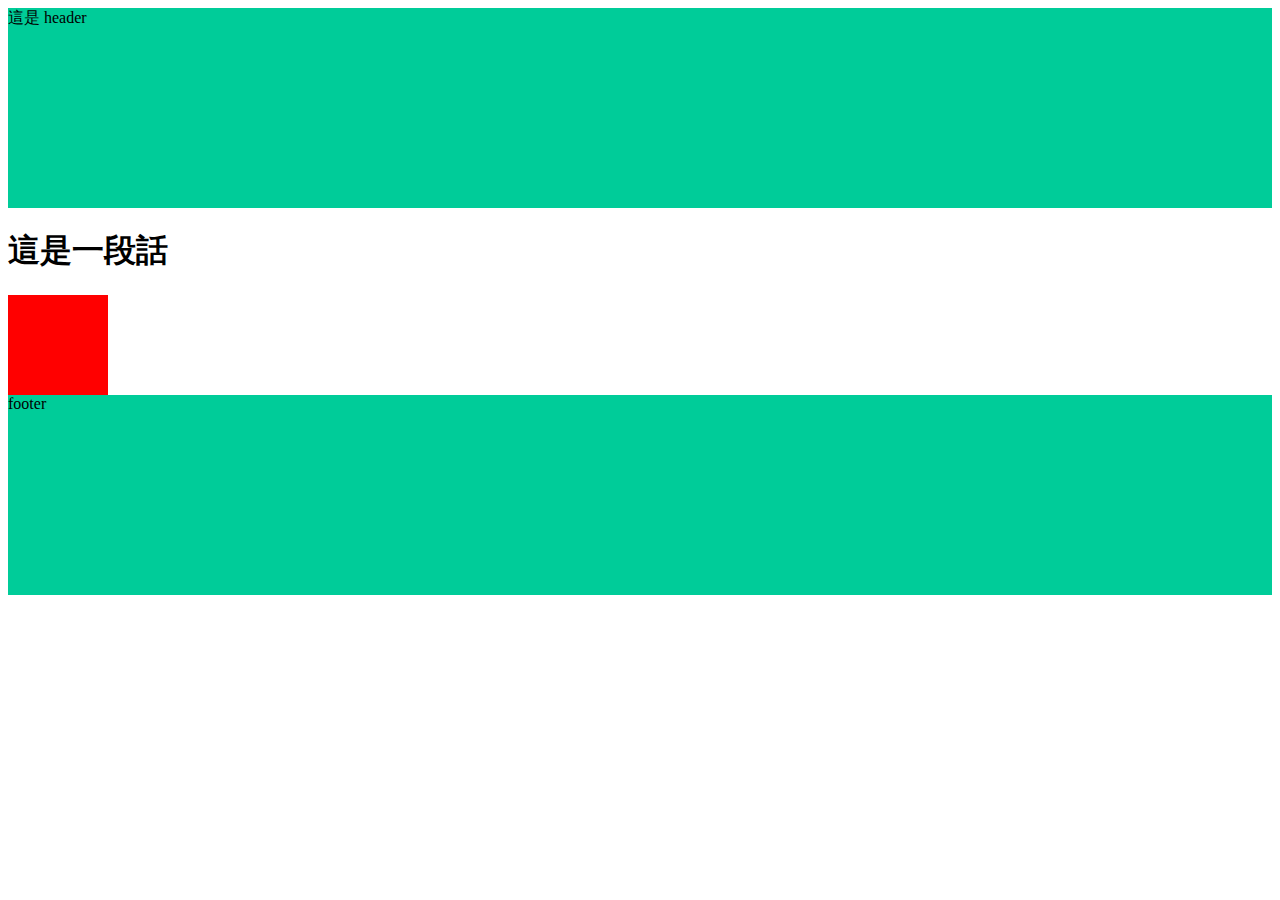
==== index.html @ b3c5ad9d "Update 2021-07-21T10:21:33.740Z" ====
<!DOCTYPE html>
<html lang="en">

<head>
  <meta charset="UTF-8">
  <meta name="viewport" content="width=device-width, initial-scale=1.0">
  <meta http-equiv="X-UA-Compatible" content="ie=edge">
  <title>首頁</title>
  <link rel="stylesheet" href="./assets/style/all.css">
</head>

<body>
  <header class="header">
    這是 header
  </header>

  
<h1>
  這是一段話
</h1>

<div class="box"></div>

  <footer class="footer">
    footer
  </footer>
  <script src="./assets/js/vendors.js"></script>
  <script src="./assets/js/all.js"></script>
</body>

</html>
---- assets/style/all.css ----
.header {
  height: 200px;
  background-color: #00cc99; }

.footer {
  height: 200px;
  background-color: #00cc99; }

.box {
  width: 100px;
  height: 100px;
  background-color: red;
  display: -webkit-box;
  display: -ms-flexbox;
  display: flex;
  -webkit-transition: all 0.5s;
  -o-transition: all 0.5s;
  transition: all 0.5s; }
  .box:hover {
    width: 200px;
    background-color: #00cc99; }

/*# sourceMappingURL=all.css.map */
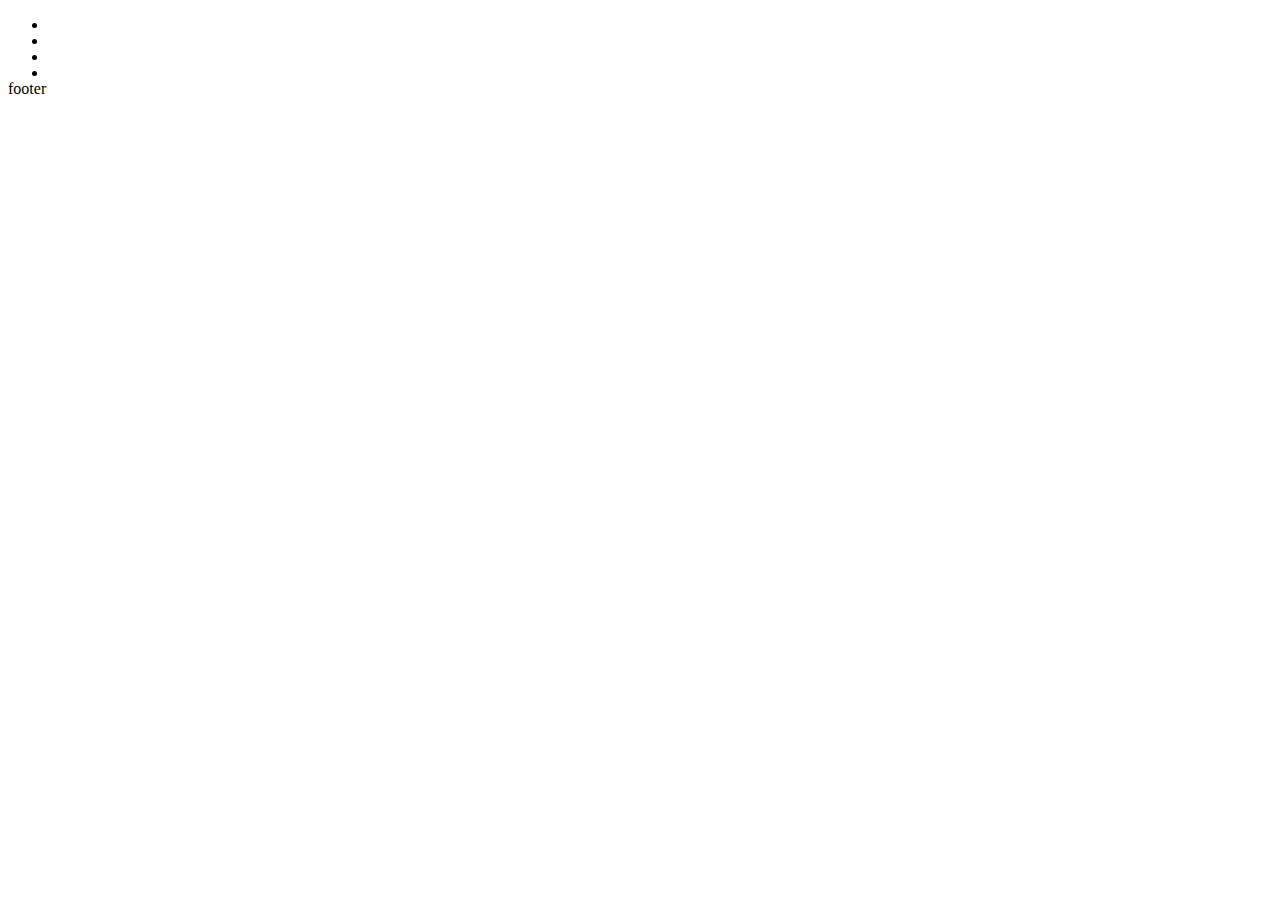
==== commit 24a97b66: "Update 2021-07-22T12:30:40.817Z" ====
--- a/index.html
+++ b/index.html
@@ -6,20 +6,42 @@
   <meta name="viewport" content="width=device-width, initial-scale=1.0">
   <meta http-equiv="X-UA-Compatible" content="ie=edge">
   <title>首頁</title>
-  <link rel="stylesheet" href="./assets/style/all.css">
+  <link rel="stylesheet" href="./assets/style/_layout.scss">
 </head>
 
 <body>
-  <header class="header">
-    這是 header
-  </header>
+ 
+  <!-- .header>(.logo>a)+(ul.navLink>li*4.navLink-item>a>p) -->
+  <div class="header">
+    <div class="logo">
+      <a href="#"></a>
+    </div>
+    <ul class="navLink">
+      <li class="navLink-item">
+        <a href="">
+          <p></p>
+        </a>
+      </li>
+      <li class="navLink-item">
+        <a href="">
+          <p></p>
+        </a>
+      </li>
+      <li class="navLink-item">
+        <a href="">
+          <p></p>
+        </a>
+      </li>
+      <li class="navLink-item">
+        <a href="">
+          <p></p>
+        </a>
+      </li>
+    </ul>
+  </div>
+
 
   
-<h1>
-  這是一段話
-</h1>
-
-<div class="box"></div>
 
   <footer class="footer">
     footer
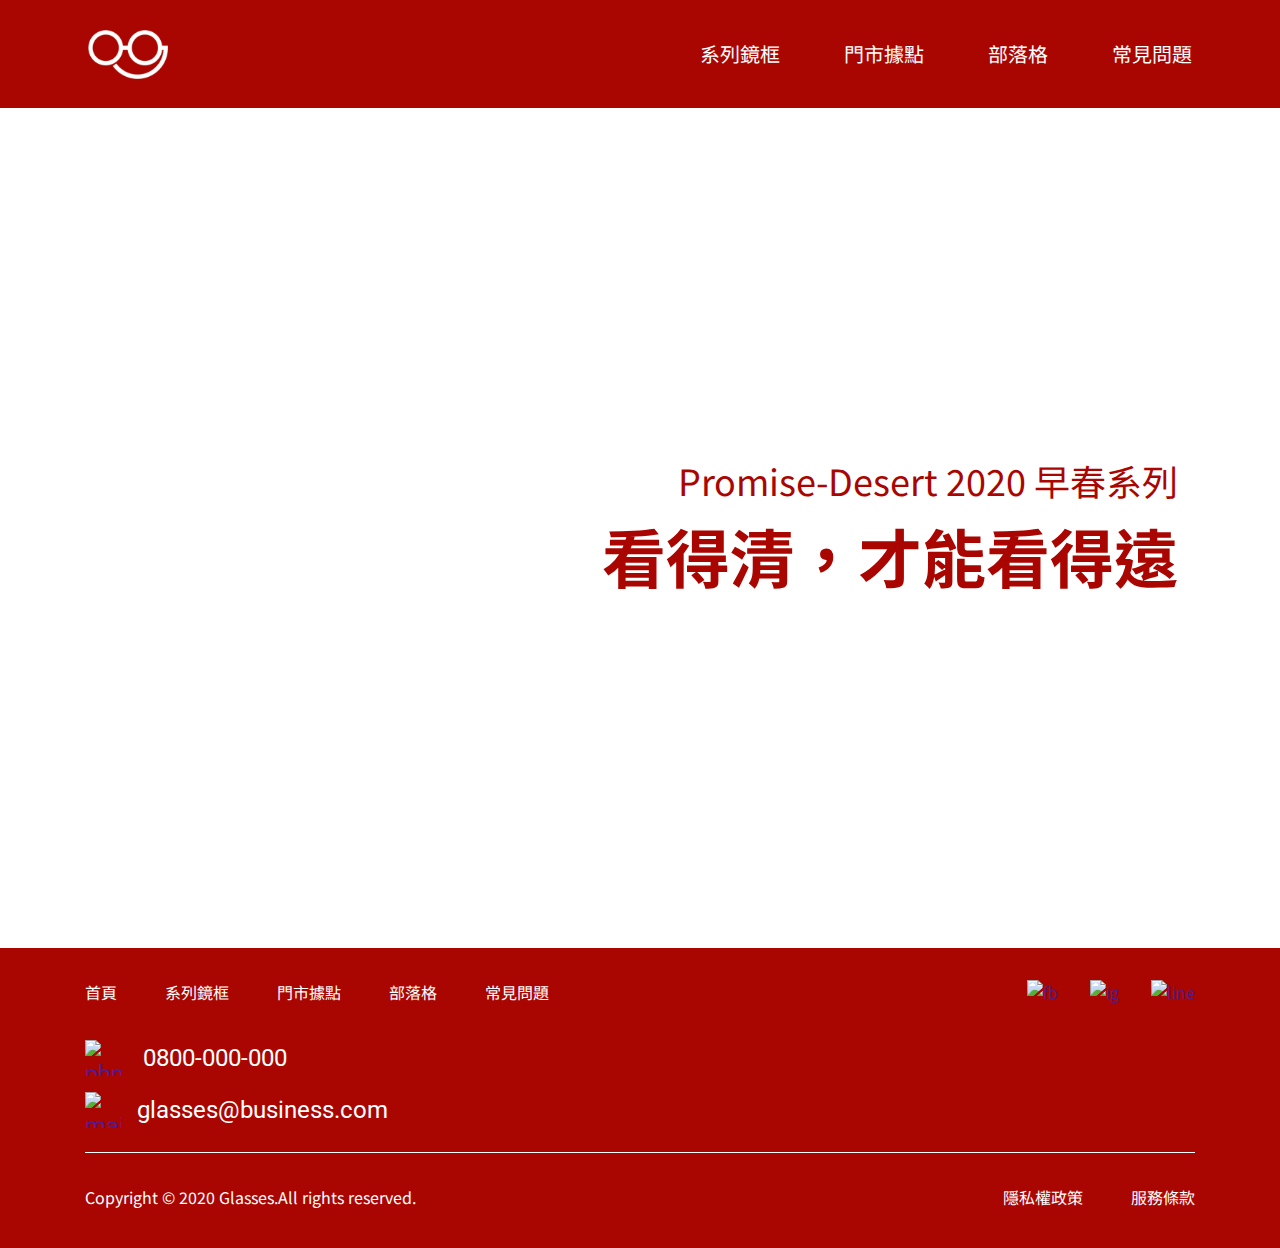
==== commit fa24c68c: "Update 2021-07-26T07:24:52.994Z" ====
--- a/index.html
+++ b/index.html
@@ -6,48 +6,73 @@
   <meta name="viewport" content="width=device-width, initial-scale=1.0">
   <meta http-equiv="X-UA-Compatible" content="ie=edge">
   <title>首頁</title>
-  <link rel="stylesheet" href="./assets/style/_layout.scss">
+  <link rel="preconnect" href="https://fonts.googleapis.com">
+  <link rel="preconnect" href="https://fonts.gstatic.com" crossorigin>
+  <link href="https://fonts.googleapis.com/css2?family=Noto+Sans+TC:wght@400;500;700&family=Roboto:ital,wght@0,400;0,700;1,900&display=swap" rel="stylesheet">
+  <link rel="stylesheet" href="./assets/style/all.css">
 </head>
 
 <body>
- 
-  <!-- .header>(.logo>a)+(ul.navLink>li*4.navLink-item>a>p) -->
-  <div class="header">
-    <div class="logo">
-      <a href="#"></a>
+
+  <nav class="topNav">
+    <div class="logo"><a href="./index.html">glasses</a></div>
+    <ul class='menu'>
+      <li><a href="">系列鏡框</a></li>
+      <li><a href="">門市據點</a></li>
+      <li><a href="">部落格</a></li>
+      <li><a href="">常見問題</a></li>
+    </ul>
+  </nav>
+
+  
+<div class="hero">
+    <div class="container">
+        <div class="hero-content">
+            <h3>Promise-Desert 2020 早春系列</h3>
+            <h1>看得清，才能看得遠</h1>
+        </div>
     </div>
-    <ul class="navLink">
-      <li class="navLink-item">
-        <a href="">
-          <p></p>
-        </a>
-      </li>
-      <li class="navLink-item">
-        <a href="">
-          <p></p>
-        </a>
-      </li>
-      <li class="navLink-item">
-        <a href="">
-          <p></p>
-        </a>
-      </li>
-      <li class="navLink-item">
-        <a href="">
-          <p></p>
-        </a>
-      </li>
-    </ul>
-  </div>
+</div>
 
 
-  
+ <footer class="footer">
+   <div class="container">
+    <div class="link">
+      <ul class="menuLink">
+        <li><a href="">首頁</a></li>
+        <li><a href="">系列鏡框</a></li>
+        <li><a href="">門市據點</a></li>
+        <li><a href="">部落格</a></li>
+        <li><a href="">常見問題</a></li>
+      </ul>
+      <ul class="social">
+        <li><a href=""><img src="https://raw.githubusercontent.com/hexschool/webLayoutTraining1st/master/week3/icon-fb.svg" alt="fb"></a></li>
+        <li><a href=""><img src="https://raw.githubusercontent.com/hexschool/webLayoutTraining1st/master/week3/icon-ig.svg" alt="ig"></a></li>
+        <li><a href=""><img src="https://raw.githubusercontent.com/hexschool/webLayoutTraining1st/master/week3/icon-line.svg" alt="line"></a></li>
+      </ul>
+    </div>  
+    <div class="contact">
+      <div class="phone">
+        <a href=""><img src="https://raw.githubusercontent.com/hexschool/webLayoutTraining1st/master/week3/icon-phone.svg" alt="phn"></a>
+        <h3>0800-000-000</h3>
+      </div>
+      <div class="email">
+        <a href=""><img src="https://raw.githubusercontent.com/hexschool/webLayoutTraining1st/master/week3/icon-mail.svg" alt="mail"></a>
+        <h3>glasses@business.com</h3>
+      </div>
+    </div>
+    <hr class="hr"> 
+    <div class="copyright">
+      <p>Copyright © 2020 Glasses.All rights reserved.</p>
+      <div class="copyright-link">
+        <p><a href="#">隱私權政策</a></p>
+        <p><a href="#">服務條款</a></p>
+      </div>
+    </div>
+  </div>
+ </footer>
 
-  <footer class="footer">
-    footer
-  </footer>
-  <script src="./assets/js/vendors.js"></script>
-  <script src="./assets/js/all.js"></script>
+
 </body>
 
 </html>
--- a/assets/style/all.css
+++ b/assets/style/all.css
@@ -0,0 +1,329 @@
+@charset "UTF-8";
+@import url("https://fonts.googleapis.com/css2?family=Noto+Sans+TC:wght@400;500;700&family=Roboto:ital,wght@0,400;0,700;1,900&display=swap");
+/* http://meyerweb.com/eric/tools/css/reset/ 
+   v2.0 | 20110126
+   License: none (public domain)
+*/
+html, body, div, span, applet, object, iframe,
+h1, h2, h3, h4, h5, h6, p, blockquote, pre,
+a, abbr, acronym, address, big, cite, code,
+del, dfn, em, img, ins, kbd, q, s, samp,
+small, strike, strong, sub, sup, tt, var,
+b, u, i, center,
+dl, dt, dd, ol, ul, li,
+fieldset, form, label, legend,
+table, caption, tbody, tfoot, thead, tr, th, td,
+article, aside, canvas, details, embed,
+figure, figcaption, footer, header, hgroup,
+menu, nav, output, ruby, section, summary,
+time, mark, audio, video {
+  margin: 0;
+  padding: 0;
+  border: 0;
+  font-size: 100%;
+  font: inherit;
+  vertical-align: baseline; }
+
+/* HTML5 display-role reset for older browsers */
+article, aside, details, figcaption, figure,
+footer, header, hgroup, menu, nav, section {
+  display: block; }
+
+body {
+  line-height: 1; }
+
+ol, ul {
+  list-style: none; }
+
+blockquote, q {
+  quotes: none; }
+
+blockquote:before, blockquote:after,
+q:before, q:after {
+  content: '';
+  content: none; }
+
+table {
+  border-collapse: collapse;
+  border-spacing: 0; }
+
+a {
+  text-decoration: none; }
+
+img {
+  max-width: 100%;
+  height: auto; }
+
+*, *::before, *::after {
+  -webkit-box-sizing: border-box;
+          box-sizing: border-box; }
+
+.topNav {
+  background-color: #AA0601;
+  height: 108px;
+  padding: 30px 88px;
+  display: -webkit-box;
+  display: -ms-flexbox;
+  display: flex;
+  -webkit-box-pack: justify;
+      -ms-flex-pack: justify;
+          justify-content: space-between;
+  -webkit-box-align: center;
+      -ms-flex-align: center;
+          align-items: center; }
+  .topNav .logo a {
+    background-image: url("../images/UI-Kit/logo-new_工作區域 1.png");
+    width: 80px;
+    height: 49px;
+    display: block;
+    background-size: contain;
+    text-indent: 101%;
+    overflow: hidden;
+    white-space: nowrap; }
+  .topNav .menu {
+    display: -webkit-box;
+    display: -ms-flexbox;
+    display: flex;
+    font-family: Noto Sans TC;
+    font-size: 20px; }
+    .topNav .menu li {
+      padding-left: 64px; }
+    .topNav .menu li a {
+      display: block;
+      color: #fff; }
+
+@media (max-width: 992px) {
+  .topNav {
+    padding: 30px 39px; }
+    .topNav .menu li {
+      padding-left: 40px; } }
+
+@media (max-width: 767px) {
+  .topNav {
+    height: 140px;
+    -webkit-box-orient: vertical;
+    -webkit-box-direction: normal;
+        -ms-flex-direction: column;
+            flex-direction: column;
+    padding: 0 0; }
+    .topNav .logo {
+      padding: 10px 163px 10px 164px;
+      border-bottom: 1px solid #fff;
+      width: 100%;
+      display: -webkit-box;
+      display: -ms-flexbox;
+      display: flex;
+      -webkit-box-pack: center;
+          -ms-flex-pack: center;
+              justify-content: center; }
+    .topNav .menu {
+      -ms-flex-wrap: wrap;
+          flex-wrap: wrap;
+      width: 100%; }
+      .topNav .menu li {
+        width: 50%;
+        padding: 8px;
+        text-align: center;
+        border: 1px solid #fff;
+        margin-top: -1px; } }
+
+.footer {
+  background-color: #AA0601;
+  color: #fff;
+  padding-top: 32px;
+  padding-bottom: 39px; }
+  .footer .link {
+    display: -webkit-box;
+    display: -ms-flexbox;
+    display: flex;
+    -webkit-box-pack: justify;
+        -ms-flex-pack: justify;
+            justify-content: space-between;
+    -webkit-box-align: center;
+        -ms-flex-align: center;
+            align-items: center; }
+    .footer .link .menuLink {
+      display: -webkit-box;
+      display: -ms-flexbox;
+      display: flex; }
+      .footer .link .menuLink li {
+        padding-right: 48px; }
+      .footer .link .menuLink a {
+        font-weight: 400;
+        font-size: 16px;
+        font-family: Noto Sans TC;
+        color: #fff;
+        display: block; }
+  .footer .social {
+    display: -webkit-box;
+    display: -ms-flexbox;
+    display: flex; }
+    .footer .social li {
+      padding-left: 32px; }
+    .footer .social img {
+      display: block; }
+  .footer .contact {
+    font-weight: 400;
+    font-size: 24px;
+    font-family: Roboto;
+    padding-top: 36px; }
+    .footer .contact .phone {
+      display: -webkit-box;
+      display: -ms-flexbox;
+      display: flex;
+      -webkit-box-align: center;
+          -ms-flex-align: center;
+              align-items: center;
+      margin-bottom: 16px; }
+      .footer .contact .phone img {
+        display: block;
+        height: 36px;
+        width: 36px;
+        margin-right: 22px; }
+    .footer .contact .email {
+      display: -webkit-box;
+      display: -ms-flexbox;
+      display: flex;
+      -webkit-box-align: center;
+          -ms-flex-align: center;
+              align-items: center; }
+      .footer .contact .email img {
+        display: block;
+        height: 36px;
+        width: 36px;
+        margin-right: 16px; }
+  .footer .hr {
+    border: 0;
+    border-bottom: 1px solid #fff;
+    margin-top: 24px;
+    margin-bottom: 32px; }
+  .footer .copyright {
+    font-weight: 400;
+    font-size: 16px;
+    font-family: Noto Sans TC;
+    display: -webkit-box;
+    display: -ms-flexbox;
+    display: flex;
+    -webkit-box-pack: justify;
+        -ms-flex-pack: justify;
+            justify-content: space-between; }
+    .footer .copyright .copyright-link {
+      display: -webkit-box;
+      display: -ms-flexbox;
+      display: flex; }
+      .footer .copyright .copyright-link a {
+        display: block;
+        padding-left: 48px;
+        color: #fff; }
+
+@media (max-width: 992px) {
+  .footer {
+    padding: 32px 0; }
+    .footer .menuLink li {
+      padding-right: 40px; }
+    .footer .social li {
+      padding-left: 24px; }
+      .footer .social li img {
+        width: 24px;
+        height: 24px; }
+    .footer .contact {
+      font-size: 20px;
+      padding-top: 18px; }
+      .footer .contact .phone img {
+        height: 18px;
+        width: 18px; }
+      .footer .contact .email img {
+        height: 18px;
+        width: 18px; }
+      .footer .contact .hr {
+        margin-top: 20px;
+        margin-bottom: 24px; }
+      .footer .contact .copyright-link a {
+        padding-left: 24px; } }
+
+@media (max-width: 992px) and (max-width: 767px) {
+  .footer {
+    display: -webkit-box;
+    display: -ms-flexbox;
+    display: flex;
+    -ms-flex-wrap: wrap;
+        flex-wrap: wrap;
+    padding: 24px 0; }
+    .footer .link {
+      width: 50%;
+      width: 40%; }
+      .footer .link .menuLink {
+        display: none; }
+    .footer .contact {
+      width: 60%; } }
+
+body {
+  font-family: 'Noto Sans TC', 'Roboto', sans-serif;
+  line-height: 1.5; }
+
+.h5 {
+  font-weight: normal;
+  font-size: 20px; }
+
+.container {
+  max-width: 1140px;
+  margin: 0 auto;
+  padding: 0 15px; }
+  @media (max-width: 992px) {
+    .container {
+      max-width: 992px; } }
+  @media (max-width: 767px) {
+    .container {
+      max-width: 767px; } }
+
+.hero {
+  background-image: url("https://raw.githubusercontent.com/hexschool/webLayoutTraining1st/master/week3/banner.png");
+  background-position: center center;
+  background-size: cover;
+  height: 840px;
+  display: -webkit-box;
+  display: -ms-flexbox;
+  display: flex;
+  -webkit-box-align: center;
+      -ms-flex-align: center;
+          align-items: center; }
+  .hero .hero-content {
+    text-align: right;
+    display: -webkit-box;
+    display: -ms-flexbox;
+    display: flex;
+    -ms-flex-wrap: wrap;
+        flex-wrap: wrap;
+    -webkit-box-pack: end;
+        -ms-flex-pack: end;
+            justify-content: flex-end; }
+    .hero .hero-content h3 {
+      width: 100%;
+      font-weight: 400;
+      font-size: 36px;
+      color: #AA0601; }
+    .hero .hero-content h1 {
+      width: 100%;
+      font-weight: 700;
+      font-size: 64px;
+      color: #AA0601; }
+
+@media (max-width: 992px) {
+  .hero-content h3 {
+    font-weight: 500;
+    font-size: 20px; }
+  .hero-content h1 {
+    font-size: 48px; } }
+
+@media (max-width: 767px) {
+  .hero {
+    height: 394px; }
+  .hero-content h3 {
+    font-weight: 500;
+    font-size: 16px;
+    line-height: 1.875; }
+  .hero-content h1 {
+    font-size: 32px;
+    line-height: 2.25; } }
+
+/*# sourceMappingURL=all.css.map */
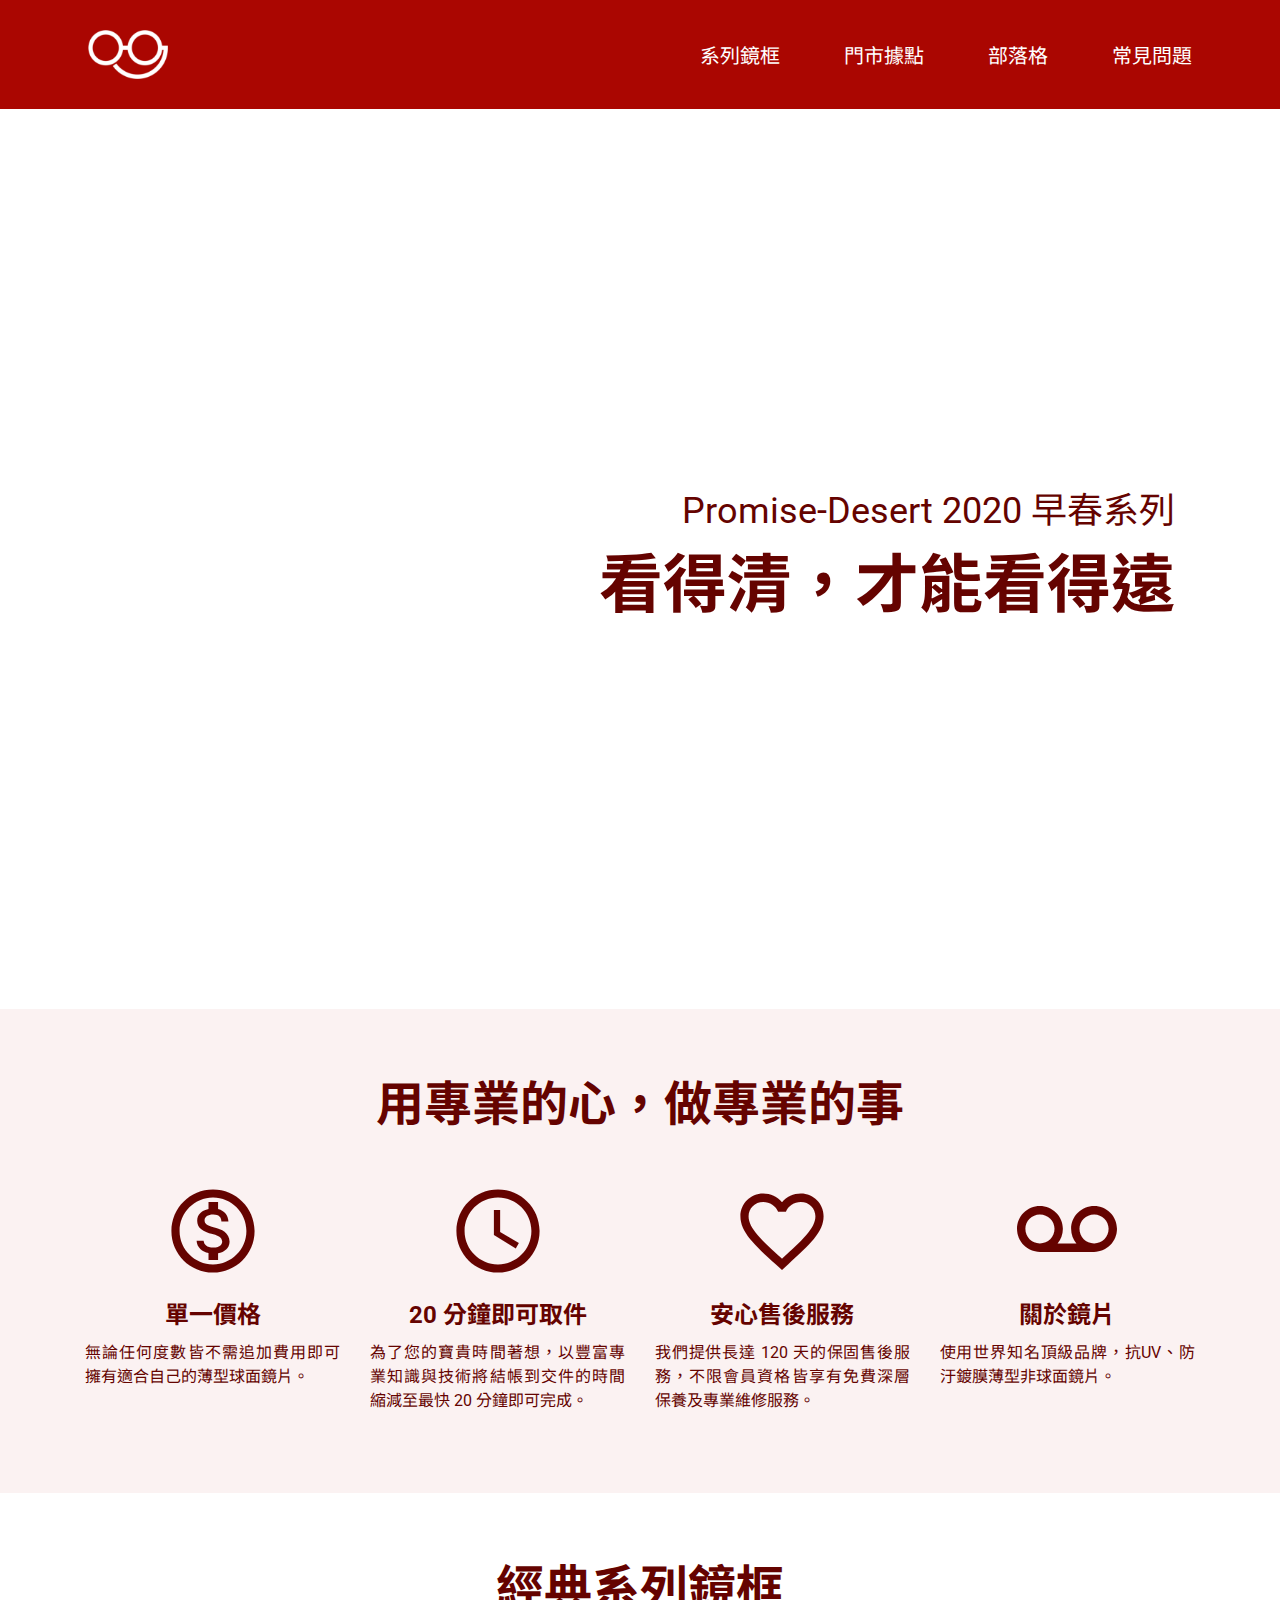
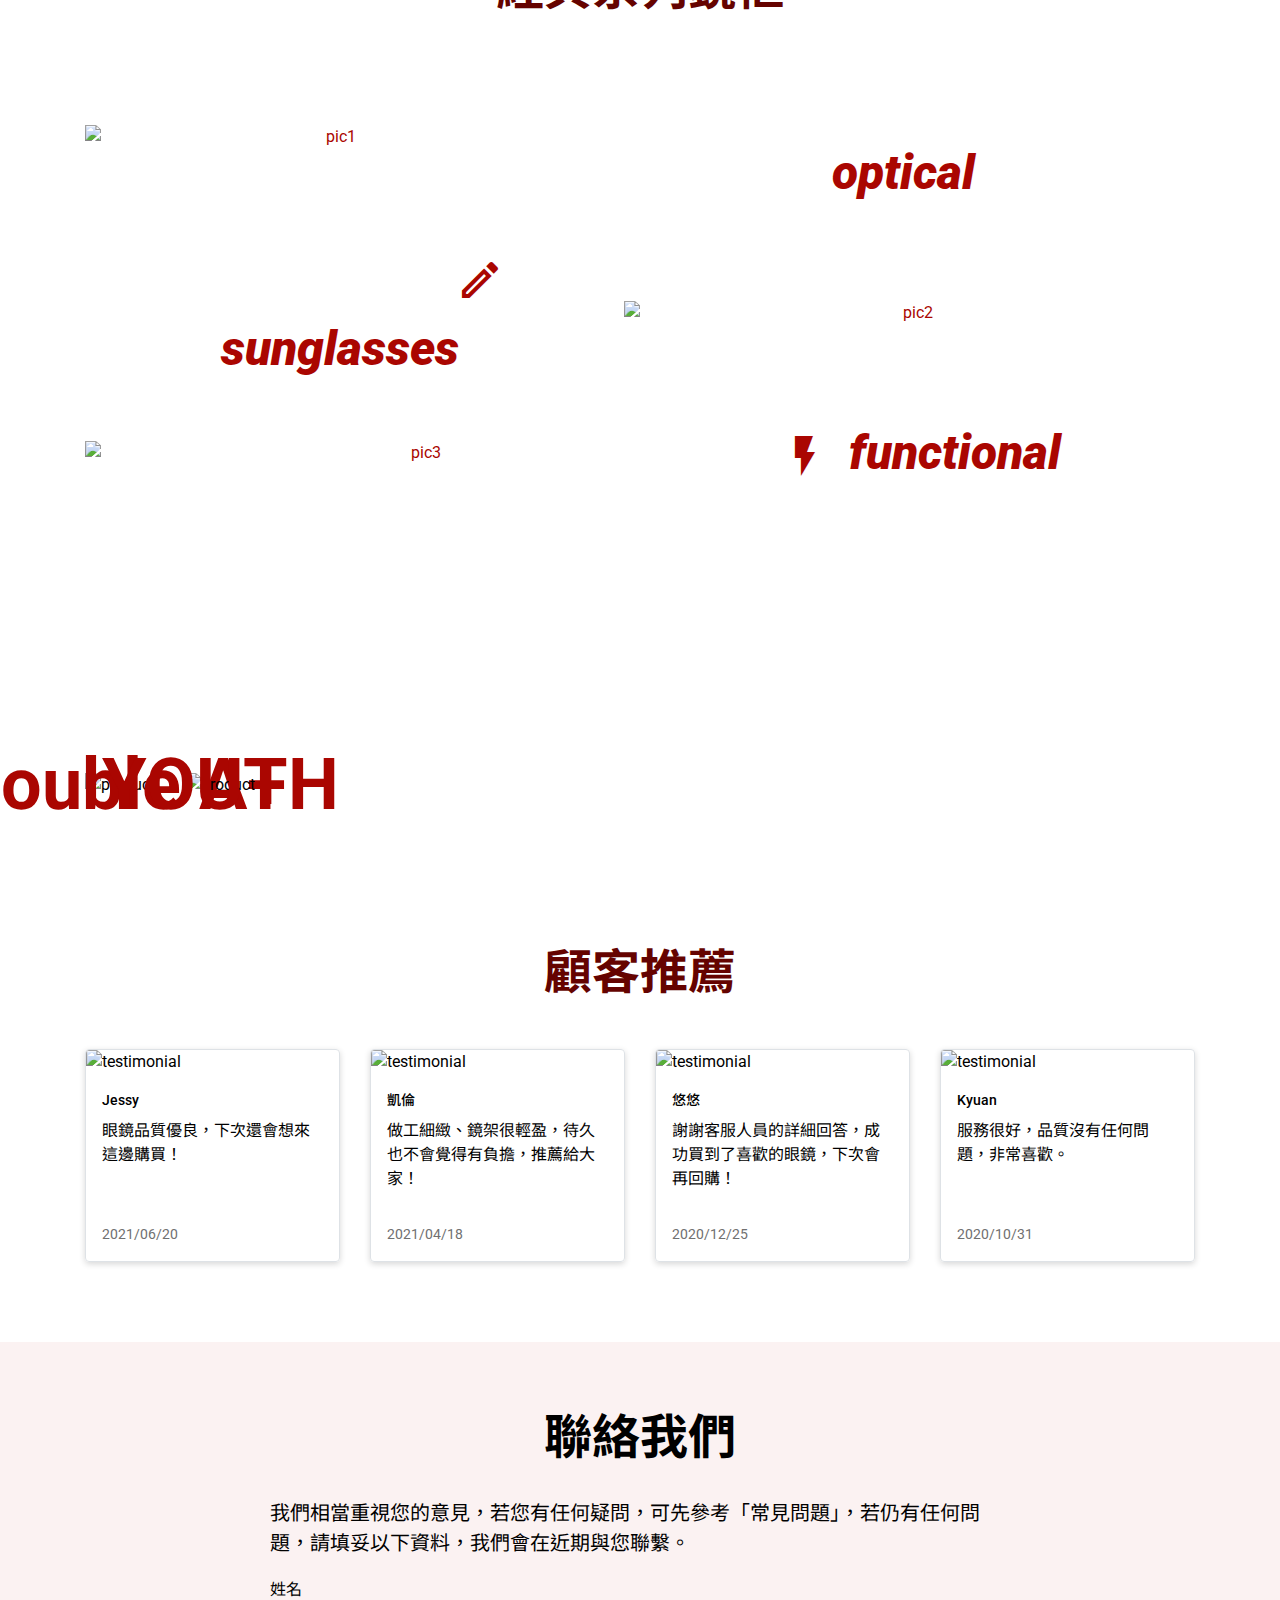
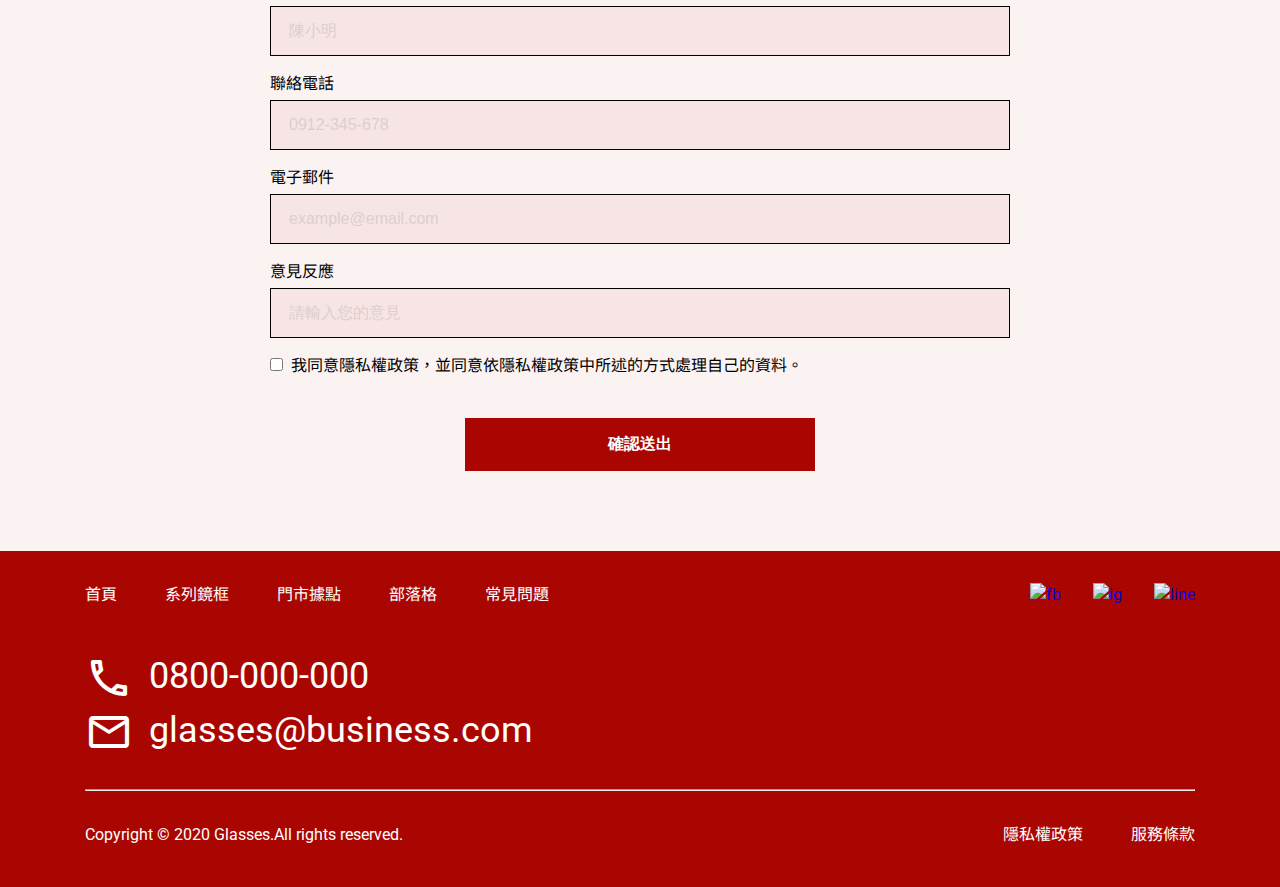
==== commit bdcfecbb: "Update 2021-07-30T02:22:07.852Z" ====
--- a/index.html
+++ b/index.html
@@ -10,6 +10,8 @@
   <link rel="preconnect" href="https://fonts.gstatic.com" crossorigin>
   <link href="https://fonts.googleapis.com/css2?family=Noto+Sans+TC:wght@400;500;700&family=Roboto:ital,wght@0,400;0,700;1,900&display=swap" rel="stylesheet">
   <link rel="stylesheet" href="./assets/style/all.css">
+  <link href="https://fonts.googleapis.com/icon?family=Material+Icons+Outlined"
+      rel="stylesheet">
 </head>
 
 <body>
@@ -17,10 +19,10 @@
   <nav class="topNav">
     <div class="logo"><a href="./index.html">glasses</a></div>
     <ul class='menu'>
-      <li><a href="">系列鏡框</a></li>
-      <li><a href="">門市據點</a></li>
+      <li><a href="./optical.html">系列鏡框</a></li>
+      <li><a href="./location.html">門市據點</a></li>
       <li><a href="">部落格</a></li>
-      <li><a href="">常見問題</a></li>
+      <li><a href="./qa.html">常見問題</a></li>
     </ul>
   </nav>
 
@@ -34,43 +36,207 @@
     </div>
 </div>
 
-
- <footer class="footer">
-   <div class="container">
-    <div class="link">
-      <ul class="menuLink">
-        <li><a href="">首頁</a></li>
-        <li><a href="">系列鏡框</a></li>
-        <li><a href="">門市據點</a></li>
-        <li><a href="">部落格</a></li>
-        <li><a href="">常見問題</a></li>
-      </ul>
-      <ul class="social">
-        <li><a href=""><img src="https://raw.githubusercontent.com/hexschool/webLayoutTraining1st/master/week3/icon-fb.svg" alt="fb"></a></li>
-        <li><a href=""><img src="https://raw.githubusercontent.com/hexschool/webLayoutTraining1st/master/week3/icon-ig.svg" alt="ig"></a></li>
-        <li><a href=""><img src="https://raw.githubusercontent.com/hexschool/webLayoutTraining1st/master/week3/icon-line.svg" alt="line"></a></li>
-      </ul>
-    </div>  
-    <div class="contact">
-      <div class="phone">
-        <a href=""><img src="https://raw.githubusercontent.com/hexschool/webLayoutTraining1st/master/week3/icon-phone.svg" alt="phn"></a>
-        <h3>0800-000-000</h3>
-      </div>
-      <div class="email">
-        <a href=""><img src="https://raw.githubusercontent.com/hexschool/webLayoutTraining1st/master/week3/icon-mail.svg" alt="mail"></a>
-        <h3>glasses@business.com</h3>
-      </div>
+<main>
+    <!-- section.service>h2+(ul.serviceList>li*4>span+h4+p) -->
+    <section class="service">
+        <div class="container">
+            <h2>用專業的心，做專業的事</h2>
+            <ul class="serviceList">
+                <li>
+                    <span class="material-icons-outlined">
+                        monetization_on
+                    </span>
+                    <h4>單一價格</h4>
+                    <p>無論任何度數皆不需追加費用即可擁有適合自己的薄型球面鏡片。</p>
+                </li>
+                <li>
+                    <span class="material-icons-outlined">
+                        schedule
+                    </span>
+                    <h4>20 分鐘即可取件</h4>
+                    <p>為了您的寶貴時間著想，以豐富專業知識與技術將結帳到交件的時間縮減至最快 20 分鐘即可完成。</p>
+                </li>
+                <li>
+                    <span class="material-icons-outlined">
+                        favorite_border
+                    </span>
+                    <h4>安心售後服務</h4>
+                    <p>我們提供長達 120 天的保固售後服務，不限會員資格皆享有免費深層保養及專業維修服務。</p>
+                </li>
+                <li>
+                    <span class="material-icons-outlined">
+                        voicemail
+                    </span>
+                    <h4>關於鏡片</h4>
+                    <p>使用世界知名頂級品牌，抗UV、防汙鍍膜薄型非球面鏡片。</p>
+                </li>
+            </ul>
+        </div>
+    </section>
+
+    <!-- section.classic>.container>h2+(ul.classic-series>li*3>img+.classic-seriesItem>span+h2) -->
+    <section class="product">
+        <div class="container">
+            <h2>經典系列鏡框</h2>
+            <ul class="productList">
+                <li class="productList-item">
+                    <img class="mr-3" src="https://raw.githubusercontent.com/hexschool/webLayoutTraining1st/master/week3/product-1.png" alt="pic1">
+                    <div class="product-title">
+                        <h2><span class="material-icons-outlined">auto_awesome</span>
+                            optical
+                        </h2>
+                    </div>
+                </li>
+                <li class="productList-item flex-row-reverse">
+                    <img class="ml-3" src="https://raw.githubusercontent.com/hexschool/webLayoutTraining1st/master/week3/product-2.png" alt="pic2">
+                    <div class="product-title">
+                        <h2><span class="material-icons-outlined">light_mode</span>
+                            sunglasses
+                        </h2>
+                    </div>
+                </li>
+                <li class="productList-item">
+                    <img class="mr-3" src="https://raw.githubusercontent.com/hexschool/webLayoutTraining1st/master/week3/product-3.png" alt="pic3">
+                    <div class="product-title">
+                        <h2><span class="material-icons-outlined">flash_on</span>
+                            functional
+                        </h2>
+                    </div>
+                </li>
+            </ul>
+        </div>
+    </section>
+
+    <!-- 以下開始賦予每個標籤 class，以優化 scss 架構！ -->
+    <!-- section.design>.container>h2.design-title+(ul.designList>li*2>img.designList-img+h1.designList-title) -->
+    <section class="design">
+        <div class="container">
+            <h2 class="design-title">聯名設計鏡框</h2>
+            <ul class="designList">
+                <li class="doubleA mr-3">
+                    <img src="https://raw.githubusercontent.com/hexschool/webLayoutTraining1st/master/week3/product-8.png" alt="product" class="designList-img">
+                    <h1 class="designList-title">Double A+</h1>
+                </li>
+                <li class="youth">
+                    <img src="https://raw.githubusercontent.com/hexschool/webLayoutTraining1st/master/week3/product-9.png" alt="product" class="designList-img">
+                    <h1 class="designList-title">YOUTH</h1>
+                </li>
+            </ul>
+        </div>
+    </section>
+
+     <!-- section.testimonial>.container>h2.testimonial-title+.testimonial-card>(.card>img.card-img+.card-body>p.card-name+p.card-content+p.card-date)*4 -->
+     <section class="testimonial">
+         <div class="container">
+             <h2 class="testimonial-title">顧客推薦</h2>
+             <div class="testimonial-card">
+                 <div class="card">
+                     <img src="https://raw.githubusercontent.com/hexschool/webLayoutTraining1st/master/week3/rec-1.png" alt="testimonial" class="card-img">
+                     <div class="card-body">
+                         <p class="card-name">Jessy</p>
+                         <p class="card-content">眼鏡品質優良，下次還會想來這邊購買！</p>
+                         <p class="card-date">2021/06/20</p>
+                     </div>
+                 </div>
+                 <div class="card">
+                     <img src="https://raw.githubusercontent.com/hexschool/webLayoutTraining1st/master/week3/rec-2.png" alt="testimonial" class="card-img">
+                     <div class="card-body">
+                         <p class="card-name">凱倫</p>
+                         <p class="card-content">做工細緻、鏡架很輕盈，待久也不會覺得有負擔，推薦給大家！</p>
+                         <p class="card-date">2021/04/18</p>
+                     </div>
+                 </div>
+                 <div class="card">
+                     <img src="https://raw.githubusercontent.com/hexschool/webLayoutTraining1st/master/week3/rec-3.png" alt="testimonial" class="card-img">
+                     <div class="card-body">
+                         <p class="card-name">悠悠</p>
+                         <p class="card-content">謝謝客服人員的詳細回答，成功買到了喜歡的眼鏡，下次會再回購！</p>
+                         <p class="card-date">2020/12/25</p>
+                     </div>
+                 </div>
+                 <div class="card">
+                     <img src="https://raw.githubusercontent.com/hexschool/webLayoutTraining1st/master/week3/rec-4.png" alt="testimonial" class="card-img">
+                     <div class="card-body">
+                         <p class="card-name">Kyuan</p>
+                         <p class="card-content">服務很好，品質沒有任何問題，非常喜歡。</p>
+                         <p class="card-date">2020/10/31</p>
+                     </div>
+                 </div>
+             </div>
+         </div>
+     </section>
+
+     <!-- section.contact>.container>h2.contact-title+p.contact-des+(form.contact-form>(.contact-form-group>label+input)*5+input.btn -->
+     <section class="contact">
+         <div class="container">
+             <h2 class="contact-title">聯絡我們</h2>
+             <div class="contact-wrap">
+                <p class="contact-des">我們相當重視您的意見，若您有任何疑問，可先參考「常見問題」，若仍有任何問題，請填妥以下資料，我們會在近期與您聯繫。</p>
+                <form action="" class="contact-form">
+                    <div class="contact-form-group">
+                        <label class="label" for="name">姓名</label>
+                        <input class="input" type="text" id="name" placeholder="陳小明" name="name">
+                       </div>
+                    <div class="contact-form-group">
+                        <label class="label" for="phone">聯絡電話</label>
+                        <input class="input" type="tel" id="phone" placeholder="0912-345-678" name="phone">
+                       </div>
+                    <div class="contact-form-group">
+                        <label class="label" for="email">電子郵件</label>
+                        <input class="input" type="email" id="email" placeholder="example@email.com" name="email">
+                       </div>
+                    <div class="contact-form-group">
+                        <label class="label" for="feedback">意見反應</label>
+                        <input class="input" type="text" id="feedback" placeholder="請輸入您的意見" name="feedback">
+                       </div>
+                    <div class="contact-form-group checkbox">
+                        <input class="input-check" type="checkbox" id="check" value="check" name="check">
+                        <label for="check">我同意隱私權政策，並同意依隱私權政策中所述的方式處理自己的資料。</label>
+                       </div>
+                   <div class="contact-form-group">
+                        <input type="submit" value="確認送出" class="btn" >
+                   </div>
+                </form>
+             </div>
+         </div>
+     </section>    
+</main>
+
+
+  <footer class="footer">
+    <div class="container">
+        <div class="footer-wrap">
+            <ul class="nav-link">
+                <li class="nav-link-item"><a href="./index.html" class="nav-link-aTag">首頁</a></li>
+                <li class="nav-link-item"><a href="./optical.html" class="nav-link-aTag">系列鏡框</a></li>
+                <li class="nav-link-item"><a href="./location.html" class="nav-link-aTag">門市據點</a></li>
+                <li class="nav-link-item"><a href="" class="nav-link-aTag">部落格</a></li>
+                <li class="nav-link-item"><a href="./qa.html" class="nav-link-aTag">常見問題</a></li>
+            </ul>
+            <ul class="social-link">
+                <li class="social-link-item"><a href="#" class="social-link-aTag"><img src="https://raw.githubusercontent.com/hexschool/webLayoutTraining1st/master/week3/icon-fb.svg" alt="fb" class="social-link-img"></a></li>
+                <li class="social-link-item"><a href="#" class="social-link-aTag"><img src="https://raw.githubusercontent.com/hexschool/webLayoutTraining1st/master/week3/icon-ig.svg" alt="ig" class="social-link-img"></a></li>
+                <li class="social-link-item"><a href="#" class="social-link-aTag"><img src="https://raw.githubusercontent.com/hexschool/webLayoutTraining1st/master/week3/icon-line.svg" alt="line" class="social-link-img"></a></li>
+            </ul>
+            <ul class="contact-link">
+                <li><a href="" class="contact-aTag"><span class="material-icons-outlined">
+                    phone
+                    </span>0800-000-000</a></li>
+                <li><a href="" class="contact-aTag"><span class="material-icons-outlined">
+                    email
+                    </span>glasses@business.com</a></li>
+            </ul>
+        </div>
+        <hr>
+        <div class="copyright">
+            <p>Copyright © 2020 Glasses.All rights reserved.</p>
+            <div class="copyright-link">
+                <p><a class="copyright-aTag" href="#">隱私權政策</a></p>
+                <p><a class="copyright-aTag" href="#">服務條款</a></p>
+            </div>
+        </div>
     </div>
-    <hr class="hr"> 
-    <div class="copyright">
-      <p>Copyright © 2020 Glasses.All rights reserved.</p>
-      <div class="copyright-link">
-        <p><a href="#">隱私權政策</a></p>
-        <p><a href="#">服務條款</a></p>
-      </div>
-    </div>
-  </div>
- </footer>
+</footer>
 
 
 </body>
--- a/assets/style/all.css
+++ b/assets/style/all.css
@@ -60,7 +60,6 @@
 
 .topNav {
   background-color: #AA0601;
-  height: 108px;
   padding: 30px 88px;
   display: -webkit-box;
   display: -ms-flexbox;
@@ -86,179 +85,183 @@
     display: flex;
     font-family: Noto Sans TC;
     font-size: 20px; }
-    .topNav .menu li {
+    .topNav .menu a {
+      display: block;
+      color: #fff;
       padding-left: 64px; }
-    .topNav .menu li a {
-      display: block;
-      color: #fff; }
 
 @media (max-width: 992px) {
   .topNav {
     padding: 30px 39px; }
-    .topNav .menu li {
+    .topNav .menu a {
       padding-left: 40px; } }
 
 @media (max-width: 767px) {
   .topNav {
-    height: 140px;
     -webkit-box-orient: vertical;
     -webkit-box-direction: normal;
         -ms-flex-direction: column;
             flex-direction: column;
     padding: 0 0; }
-    .topNav .logo {
-      padding: 10px 163px 10px 164px;
-      border-bottom: 1px solid #fff;
-      width: 100%;
-      display: -webkit-box;
-      display: -ms-flexbox;
-      display: flex;
-      -webkit-box-pack: center;
-          -ms-flex-pack: center;
-              justify-content: center; }
+    .topNav .logo a {
+      padding: 10px 0;
+      margin: 10px 0;
+      display: block; }
     .topNav .menu {
       -ms-flex-wrap: wrap;
           flex-wrap: wrap;
-      width: 100%; }
+      width: 100%;
+      font-size: 16px; }
       .topNav .menu li {
         width: 50%;
-        padding: 8px;
-        text-align: center;
         border: 1px solid #fff;
-        margin-top: -1px; } }
+        margin-top: -1px; }
+        .topNav .menu li a {
+          padding: 8px 0;
+          text-align: center; } }
 
 .footer {
+  padding-top: 32px;
+  padding-bottom: 40px;
   background-color: #AA0601;
+  color: #fff; }
+
+.footer-wrap {
+  display: -webkit-box;
+  display: -ms-flexbox;
+  display: flex;
+  -ms-flex-wrap: wrap;
+      flex-wrap: wrap;
+  -webkit-box-pack: justify;
+      -ms-flex-pack: justify;
+          justify-content: space-between;
+  -webkit-box-align: center;
+      -ms-flex-align: center;
+          align-items: center; }
+
+.nav-link {
+  display: -webkit-box;
+  display: -ms-flexbox;
+  display: flex;
+  width: 75%; }
+
+.nav-link-aTag {
+  display: block;
   color: #fff;
-  padding-top: 32px;
-  padding-bottom: 39px; }
-  .footer .link {
-    display: -webkit-box;
-    display: -ms-flexbox;
-    display: flex;
-    -webkit-box-pack: justify;
-        -ms-flex-pack: justify;
-            justify-content: space-between;
-    -webkit-box-align: center;
-        -ms-flex-align: center;
-            align-items: center; }
-    .footer .link .menuLink {
-      display: -webkit-box;
-      display: -ms-flexbox;
-      display: flex; }
-      .footer .link .menuLink li {
-        padding-right: 48px; }
-      .footer .link .menuLink a {
-        font-weight: 400;
-        font-size: 16px;
-        font-family: Noto Sans TC;
-        color: #fff;
-        display: block; }
-  .footer .social {
-    display: -webkit-box;
-    display: -ms-flexbox;
-    display: flex; }
-    .footer .social li {
-      padding-left: 32px; }
-    .footer .social img {
-      display: block; }
-  .footer .contact {
-    font-weight: 400;
-    font-size: 24px;
-    font-family: Roboto;
-    padding-top: 36px; }
-    .footer .contact .phone {
-      display: -webkit-box;
-      display: -ms-flexbox;
-      display: flex;
-      -webkit-box-align: center;
-          -ms-flex-align: center;
-              align-items: center;
-      margin-bottom: 16px; }
-      .footer .contact .phone img {
-        display: block;
-        height: 36px;
-        width: 36px;
-        margin-right: 22px; }
-    .footer .contact .email {
-      display: -webkit-box;
-      display: -ms-flexbox;
-      display: flex;
-      -webkit-box-align: center;
-          -ms-flex-align: center;
-              align-items: center; }
-      .footer .contact .email img {
-        display: block;
-        height: 36px;
-        width: 36px;
-        margin-right: 16px; }
-  .footer .hr {
-    border: 0;
-    border-bottom: 1px solid #fff;
-    margin-top: 24px;
-    margin-bottom: 32px; }
-  .footer .copyright {
-    font-weight: 400;
-    font-size: 16px;
-    font-family: Noto Sans TC;
-    display: -webkit-box;
-    display: -ms-flexbox;
-    display: flex;
-    -webkit-box-pack: justify;
-        -ms-flex-pack: justify;
-            justify-content: space-between; }
-    .footer .copyright .copyright-link {
-      display: -webkit-box;
-      display: -ms-flexbox;
-      display: flex; }
-      .footer .copyright .copyright-link a {
-        display: block;
-        padding-left: 48px;
-        color: #fff; }
+  padding-right: 48px; }
+
+.nav-link-aTag:hover {
+  color: #650300; }
+
+.social-link {
+  display: -webkit-box;
+  display: -ms-flexbox;
+  display: flex; }
+
+.social-link-aTag {
+  display: block;
+  padding-left: 32px; }
+
+.social-link-aTag:hover img {
+  background-color: #650300; }
+
+.contact-link {
+  font-weight: 400;
+  font-size: 36px;
+  margin-bottom: 24px;
+  margin-top: 42px; }
+
+.contact-aTag {
+  color: #fff; }
+  .contact-aTag span {
+    margin-right: 16px;
+    font-size: 48px;
+    vertical-align: middle; }
+
+.contact-aTag:hover {
+  color: #650300; }
+
+.copyright {
+  display: -webkit-box;
+  display: -ms-flexbox;
+  display: flex;
+  -webkit-box-pack: justify;
+      -ms-flex-pack: justify;
+          justify-content: space-between;
+  margin-top: 32px; }
+
+.copyright-link {
+  display: -webkit-box;
+  display: -ms-flexbox;
+  display: flex; }
+
+.copyright-aTag {
+  display: block;
+  color: #fff;
+  padding-left: 48px; }
+
+.copyright-aTag:hover {
+  color: #650300; }
 
 @media (max-width: 992px) {
   .footer {
     padding: 32px 0; }
-    .footer .menuLink li {
-      padding-right: 40px; }
-    .footer .social li {
-      padding-left: 24px; }
-      .footer .social li img {
-        width: 24px;
-        height: 24px; }
-    .footer .contact {
-      font-size: 20px;
-      padding-top: 18px; }
-      .footer .contact .phone img {
-        height: 18px;
-        width: 18px; }
-      .footer .contact .email img {
-        height: 18px;
-        width: 18px; }
-      .footer .contact .hr {
-        margin-top: 20px;
-        margin-bottom: 24px; }
-      .footer .contact .copyright-link a {
-        padding-left: 24px; } }
-
-@media (max-width: 992px) and (max-width: 767px) {
+  .nav-link-aTag {
+    padding-right: 40px; }
+  .social-link-aTag {
+    padding-left: 24px; }
+    .social-link-aTag img {
+      width: 32px;
+      height: 32px; }
+  .contact-link {
+    font-size: 20px;
+    margin-bottom: 20px;
+    margin-top: 24px; }
+  .contact-aTag span {
+    margin-right: 8px;
+    font-size: 24px; }
+  .copyright {
+    margin-top: 20px; }
+  .copyright-aTag {
+    padding-left: 24px; } }
+
+@media (max-width: 767px) {
   .footer {
-    display: -webkit-box;
-    display: -ms-flexbox;
-    display: flex;
-    -ms-flex-wrap: wrap;
-        flex-wrap: wrap;
-    padding: 24px 0; }
-    .footer .link {
-      width: 50%;
-      width: 40%; }
-      .footer .link .menuLink {
-        display: none; }
-    .footer .contact {
-      width: 60%; } }
+    padding-top: 24px;
+    padding-bottom: 16px; }
+  .footer-wrap {
+    -webkit-box-orient: horizontal;
+    -webkit-box-direction: reverse;
+        -ms-flex-direction: row-reverse;
+            flex-direction: row-reverse;
+    -webkit-box-align: start;
+        -ms-flex-align: start;
+            align-items: start; }
+  .nav-link {
+    display: none; }
+  .social-link-aTag img {
+    width: 24px;
+    height: 24px; }
+  .contact-link {
+    font-size: 16px;
+    margin-top: 0px;
+    margin-bottom: 24px; }
+  .contact-aTag span {
+    margin-right: 4px;
+    font-size: 20px; }
+  .copyright {
+    margin-top: 16px;
+    font-size: 14px;
+    display: block; }
+    .copyright p {
+      margin-bottom: 8px; }
+  .copyright-link {
+    display: block; }
+  .copyright-aTag {
+    padding-left: 0px; } }
 
 body {
-  font-family: 'Noto Sans TC', 'Roboto', sans-serif;
+  font-family: 'Roboto', 'Noto Sans TC', sans-serif;
   line-height: 1.5; }
 
 .h5 {
@@ -276,11 +279,31 @@
     .container {
       max-width: 767px; } }
 
+.flex-row-reverse {
+  -webkit-box-orient: horizontal;
+  -webkit-box-direction: reverse;
+      -ms-flex-direction: row-reverse;
+          flex-direction: row-reverse; }
+
+.flex-align-items {
+  -webkit-box-align: start;
+      -ms-flex-align: start;
+          align-items: flex-start; }
+
+.mr-3 {
+  margin-right: 30px; }
+
+.ml-3 {
+  margin-left: 30px; }
+
+.mb-1 {
+  margin-bottom: 8px; }
+
 .hero {
   background-image: url("https://raw.githubusercontent.com/hexschool/webLayoutTraining1st/master/week3/banner.png");
   background-position: center center;
   background-size: cover;
-  height: 840px;
+  height: 100vh;
   display: -webkit-box;
   display: -ms-flexbox;
   display: flex;
@@ -288,6 +311,7 @@
       -ms-flex-align: center;
           align-items: center; }
   .hero .hero-content {
+    color: #650300;
     text-align: right;
     display: -webkit-box;
     display: -ms-flexbox;
@@ -301,29 +325,793 @@
       width: 100%;
       font-weight: 400;
       font-size: 36px;
-      color: #AA0601; }
+      color: #650300; }
     .hero .hero-content h1 {
       width: 100%;
       font-weight: 700;
       font-size: 64px;
-      color: #AA0601; }
+      color: #650300; }
 
 @media (max-width: 992px) {
-  .hero-content h3 {
+  .hero .hero-content h3 {
     font-weight: 500;
     font-size: 20px; }
-  .hero-content h1 {
+  .hero .hero-content h1 {
     font-size: 48px; } }
 
 @media (max-width: 767px) {
   .hero {
     height: 394px; }
-  .hero-content h3 {
+    .hero .hero-content h3 {
+      font-weight: 500;
+      font-size: 16px;
+      line-height: 1.875; }
+    .hero .hero-content h1 {
+      font-size: 32px;
+      line-height: 2.25; } }
+
+.service {
+  background-color: #AA06010D;
+  padding-top: 60px;
+  padding-bottom: 80px;
+  text-align: center;
+  color: #650300; }
+  .service h2 {
+    font-weight: 700;
+    font-size: 48px;
+    margin-bottom: 40px; }
+  .service .serviceList {
+    display: -webkit-box;
+    display: -ms-flexbox;
+    display: flex;
+    -webkit-box-pack: justify;
+        -ms-flex-pack: justify;
+            justify-content: space-between; }
+    .service .serviceList li {
+      width: 23%; }
+    .service .serviceList .material-icons-outlined {
+      font-size: 100px;
+      margin-bottom: 16px; }
+    .service .serviceList h4 {
+      font-weight: 700;
+      font-size: 24px;
+      margin-bottom: 8px; }
+    .service .serviceList p {
+      font-size: 16px;
+      text-align: justify; }
+
+@media (max-width: 992px) {
+  .service {
+    padding-top: 40px;
+    padding-bottom: 56px; }
+    .service h2 {
+      font-size: 32px;
+      margin-bottom: 32px; }
+    .service .serviceList {
+      -ms-flex-wrap: wrap;
+          flex-wrap: wrap; }
+      .service .serviceList li {
+        width: 45%; } }
+
+@media (max-width: 767px) {
+  .service {
+    padding-top: 32px;
+    padding-bottom: 8px; }
+    .service h2 {
+      font-size: 24px;
+      margin-bottom: 20px; }
+    .service .serviceList li {
+      width: 100%;
+      margin-bottom: 32px; }
+    .service .serviceList p {
+      width: 225px;
+      margin: 0 auto; } }
+
+.product {
+  padding-top: 60px;
+  padding-bottom: 80px;
+  color: #650300;
+  text-align: center; }
+  .product h2 {
+    font-weight: 700;
+    font-size: 48px;
+    margin-bottom: 40px; }
+  .product .productList-item {
+    display: -webkit-box;
+    display: -ms-flexbox;
+    display: flex;
+    -webkit-box-align: center;
+        -ms-flex-align: center;
+            align-items: center;
+    margin-bottom: 32px;
+    color: #AA0601; }
+    .product .productList-item img {
+      display: block;
+      width: 60%; }
+    .product .productList-item span {
+      font-size: 48px;
+      padding-right: 8px;
+      vertical-align: middle; }
+    .product .productList-item h2 {
+      font-style: italic;
+      font-weight: 900;
+      font-family: roboto;
+      margin-bottom: 0; }
+
+@media (max-width: 992px) {
+  .product {
+    padding-top: 40px;
+    padding-bottom: 56px; }
+    .product h2 {
+      font-weight: 700;
+      font-size: 32px;
+      margin-bottom: 32px; }
+    .product .productList-item {
+      margin-bottom: 8px; }
+      .product .productList-item span {
+        font-size: 40px; }
+      .product .productList-item h2 {
+        font-size: 28px; }
+    .product .flex-row-reverse {
+      -webkit-box-orient: horizontal;
+      -webkit-box-direction: normal;
+          -ms-flex-direction: row;
+              flex-direction: row; }
+      .product .flex-row-reverse .ml-3 {
+        margin-left: 0;
+        margin-right: 30px; } }
+
+@media (max-width: 767px) {
+  .product {
+    padding-top: 32px;
+    padding-bottom: 32px; }
+    .product h2 {
+      font-size: 20px;
+      margin-bottom: 20px; }
+    .product .productList-item {
+      position: relative; }
+      .product .productList-item img {
+        width: 100%;
+        margin: 0 auto; }
+      .product .productList-item .product-title {
+        position: absolute;
+        top: 50%;
+        left: 50%;
+        -webkit-transform: translate(-50%, -50%);
+            -ms-transform: translate(-50%, -50%);
+                transform: translate(-50%, -50%); } }
+
+.design {
+  background-image: url("https://raw.githubusercontent.com/hexschool/webLayoutTraining1st/master/week3/bg.png");
+  background-position: center center;
+  background-size: cover;
+  text-align: center;
+  padding-top: 60px;
+  padding-bottom: 80px; }
+  .design .design-title {
+    font-weight: 700;
+    font-size: 48px;
+    color: #fff;
+    margin-bottom: 40px; }
+  .design .designList {
+    display: -webkit-box;
+    display: -ms-flexbox;
+    display: flex; }
+  .design .doubleA {
+    position: relative; }
+  .design .youth {
+    position: relative; }
+  .design .designList-img {
+    width: 100%;
+    height: auto;
+    display: block; }
+  .design .designList-title {
+    font-weight: 700;
+    font-size: 72px;
+    color: #AA0601;
+    position: absolute;
+    top: 50%;
+    left: 50%;
+    -webkit-transform: translate(-50%, -50%);
+        -ms-transform: translate(-50%, -50%);
+            transform: translate(-50%, -50%);
+    white-space: nowrap; }
+
+@media (max-width: 992px) {
+  .design {
+    padding-top: 40px;
+    padding-bottom: 56px; }
+    .design .design-title {
+      font-size: 32px;
+      margin-bottom: 32px; }
+    .design .designList-title {
+      font-size: 32px; } }
+
+@media (max-width: 767px) {
+  .design {
+    padding-top: 32px;
+    padding-bottom: 40px; }
+    .design .design-title {
+      font-size: 20px;
+      margin-bottom: 20px; }
+    .design .designList-title {
+      font-size: 32px; }
+    .design .designList {
+      -webkit-box-orient: vertical;
+      -webkit-box-direction: normal;
+          -ms-flex-direction: column;
+              flex-direction: column; }
+    .design .doubleA {
+      margin-right: 0;
+      margin-bottom: 16px; } }
+
+.testimonial {
+  padding-top: 60px;
+  padding-bottom: 80px;
+  text-align: center;
+  color: #650300; }
+  .testimonial .testimonial-title {
+    font-weight: 700;
+    font-size: 48px;
+    margin-bottom: 40px; }
+  .testimonial .testimonial-card {
+    display: -webkit-box;
+    display: -ms-flexbox;
+    display: flex;
+    -ms-flex-wrap: wrap;
+        flex-wrap: wrap;
+    -webkit-box-pack: justify;
+        -ms-flex-pack: justify;
+            justify-content: space-between; }
+  .testimonial .card {
+    width: 23%;
+    border: 1px solid #DEE2E6;
+    border-radius: 4px;
+    -webkit-box-shadow: 0px 2px 6px #00000029;
+            box-shadow: 0px 2px 6px #00000029;
+    text-align: left;
+    color: #000;
+    position: relative; }
+  .testimonial .card-img {
+    display: block;
+    width: 100%;
+    height: auto;
+    border-radius: 4px 4px 0 0; }
+  .testimonial .card-body {
+    padding: 16px; }
+  .testimonial .card-name {
     font-weight: 500;
+    font-size: 14px;
+    margin-bottom: 8px; }
+  .testimonial .card-content {
+    font-weight: 400;
     font-size: 16px;
-    line-height: 1.875; }
-  .hero-content h1 {
+    margin-bottom: 54px; }
+  .testimonial .card-date {
+    position: absolute;
+    left: 16px;
+    bottom: 16px;
+    font-weight: 400;
+    font-size: 14px;
+    color: #707070; }
+
+@media (max-width: 992px) {
+  .testimonial {
+    padding-top: 40px;
+    padding-bottom: 24px; }
+    .testimonial .testimonial-title {
+      font-size: 32px;
+      margin-bottom: 32px; }
+    .testimonial .card {
+      width: 49%;
+      margin-bottom: 32px; }
+    .testimonial .card-body {
+      padding: 16px 24px; }
+    .testimonial .card-date {
+      left: 24px; } }
+
+@media (max-width: 767px) {
+  .testimonial {
+    padding-top: 32px; }
+    .testimonial .testimonial-title {
+      font-size: 20px;
+      margin-bottom: 20px; }
+    .testimonial .card {
+      width: 100%;
+      margin-bottom: 16px; } }
+
+.contact {
+  background-color: #AA06010D;
+  padding-top: 60px;
+  padding-bottom: 80px;
+  text-align: center; }
+  .contact .contact-title {
+    font-weight: 700;
+    font-size: 48px;
+    margin-bottom: 24px; }
+  .contact .contact-wrap {
+    width: 66.66%;
+    margin: 0 auto; }
+  .contact .contact-des {
+    font-weight: 400;
+    font-size: 20px;
+    margin-bottom: 20px;
+    text-align: left; }
+  .contact .label {
+    display: block;
+    width: 100%;
+    text-align: left;
+    margin-bottom: 4px;
+    font-weight: 400;
+    font-size: 16px; }
+  .contact .input {
+    display: block;
+    width: 100%;
+    text-align: left;
+    margin-bottom: 16px;
+    height: 50px;
+    background-color: #AA06010D;
+    border: 1px solid #000;
+    font-weight: 400;
+    font-size: 16px; }
+  .contact input::-webkit-input-placeholder {
+    opacity: 20%;
+    padding-left: 16px; }
+  .contact input::-moz-placeholder {
+    opacity: 20%;
+    padding-left: 16px; }
+  .contact input:-ms-input-placeholder {
+    opacity: 20%;
+    padding-left: 16px; }
+  .contact input::-ms-input-placeholder {
+    opacity: 20%;
+    padding-left: 16px; }
+  .contact input::placeholder {
+    opacity: 20%;
+    padding-left: 16px; }
+  .contact .checkbox {
+    display: block;
+    -moz-text-align-last: left;
+         text-align-last: left;
+    margin-bottom: 40px; }
+  .contact .input-check {
+    margin: 0;
+    margin-right: 4px; }
+  .contact .btn {
+    background-color: #AA0601;
+    color: #fff;
+    padding: 16px 143px;
+    border: none;
+    font-weight: 700;
+    font-size: 16px; }
+  .contact .btn:hover {
+    background-color: #650300; }
+
+@media (max-width: 992px) {
+  .contact {
+    padding-top: 40px;
+    padding-bottom: 56px; }
+    .contact .contact-title {
+      font-size: 32px; }
+    .contact .contact-des {
+      font-size: 16px;
+      margin-bottom: 16px; }
+    .contact .label {
+      margin-bottom: 3px;
+      font-size: 14px; }
+    .contact .input {
+      margin-bottom: 8px;
+      height: 36px;
+      font-size: 14px; }
+    .contact .checkbox {
+      font-size: 14px;
+      margin-bottom: 20px; }
+    .contact .btn {
+      padding: 10px 77px;
+      font-size: 14px; } }
+
+@media (max-width: 767px) {
+  .contact {
+    padding-top: 30px;
+    padding-bottom: 40px; }
+    .contact .contact-title {
+      font-size: 20px;
+      margin-bottom: 20px; }
+    .contact .contact-des {
+      margin-bottom: 8px; }
+    .contact .label {
+      margin-bottom: 4px; }
+    .contact .btn {
+      padding: 8px 54.5px; } }
+
+.productMenu {
+  display: -webkit-box;
+  display: -ms-flexbox;
+  display: flex; }
+
+.productMenu-list {
+  width: 33.33%;
+  border: 1px solid #DCDCDC;
+  margin-right: -1px; }
+
+.productMenu-a-tag {
+  display: block;
+  text-align: center;
+  padding: 24px 0;
+  color: #000;
+  font-weight: 500;
+  font-size: 32px; }
+  .productMenu-a-tag span {
+    font-size: 44px;
+    vertical-align: middle;
+    padding-right: 8px; }
+
+.productMenu-a-tag:hover {
+  -webkit-box-shadow: 0 -8px #AA0601 inset;
+          box-shadow: 0 -8px #AA0601 inset; }
+
+.product-banner {
+  min-width: 100vw;
+  display: -webkit-box;
+  display: -ms-flexbox;
+  display: flex; }
+
+.banner-left {
+  background-image: url("https://raw.githubusercontent.com/hexschool/webLayoutTraining1st/master/week3/banner-1.png");
+  width: 50%;
+  height: 304px;
+  background-size: cover;
+  background-position: center center; }
+
+.banner-right {
+  background-image: url("https://raw.githubusercontent.com/hexschool/webLayoutTraining1st/master/week3/banner-2.png");
+  width: 50%;
+  height: 304px;
+  background-size: cover;
+  background-position: center center; }
+
+@media (max-width: 992px) {
+  .productMenu-a-tag {
+    padding: 14px 0;
+    font-size: 24px; }
+    .productMenu-a-tag span {
+      font-size: 32px; } }
+
+@media (max-width: 767px) {
+  .productMenu-a-tag {
+    padding: 6px 0;
+    font-size: 14px;
+    line-height: 14px; }
+    .productMenu-a-tag span {
+      font-size: 16px; }
+  .productMenu-a-tag:hover {
+    -webkit-box-shadow: 0 -4px #AA0601 inset;
+            box-shadow: 0 -4px #AA0601 inset; }
+  .banner-left {
+    height: 148px; }
+  .banner-right {
+    height: 148px; } }
+
+.celluloid {
+  padding-top: 80px;
+  padding-bottom: 160px;
+  text-align: center; }
+  .celluloid .celluloid-title {
+    font-weight: 500;
+    font-size: 42px; }
+  .celluloid .celluloid-descript {
     font-size: 32px;
-    line-height: 2.25; } }
+    margin-bottom: 40px; }
+  .celluloid .celluloid-product {
+    display: -webkit-box;
+    display: -ms-flexbox;
+    display: flex;
+    -ms-flex-wrap: wrap;
+        flex-wrap: wrap;
+    -webkit-box-pack: justify;
+        -ms-flex-pack: justify;
+            justify-content: space-between; }
+  .celluloid .celluloid-card {
+    width: 23%;
+    margin-bottom: 104px; }
+  .celluloid .celluloid-img {
+    width: 100%;
+    height: 164px;
+    -o-object-fit: cover;
+       object-fit: cover; }
+  .celluloid .celluloid-card-body {
+    display: -webkit-box;
+    display: -ms-flexbox;
+    display: flex;
+    -webkit-box-pack: justify;
+        -ms-flex-pack: justify;
+            justify-content: space-between; }
+  .celluloid .celluloid-sn {
+    font-size: 24px; }
+  .celluloid .celluloid-price {
+    font-weight: 500;
+    font-size: 24px;
+    color: #AA0601; }
+  .celluloid .colorbox {
+    display: -webkit-box;
+    display: -ms-flexbox;
+    display: flex; }
+  .celluloid .colorbox-left {
+    width: 24px;
+    height: 24px;
+    background-color: #5F3E2D;
+    border-radius: 4px;
+    margin-right: 8px; }
+  .celluloid .colorbox-right {
+    width: 24px;
+    height: 24px;
+    background-color: #B75929;
+    border-radius: 4px; }
+  .celluloid .pagination {
+    display: -webkit-box;
+    display: -ms-flexbox;
+    display: flex;
+    font-size: 18px;
+    -webkit-box-pack: center;
+        -ms-flex-pack: center;
+            justify-content: center; }
+  .celluloid .pagination-a {
+    display: block;
+    padding: 12px 16px;
+    color: #555555;
+    border: 1px solid #555555;
+    margin-right: -1px; }
+  .celluloid .pagination-a:hover {
+    color: #fff;
+    background-color: #000000; }
+
+@media (max-width: 992px) {
+  .celluloid {
+    padding-top: 56px;
+    padding-bottom: 96px; }
+    .celluloid .celluloid-title {
+      font-size: 32px; }
+    .celluloid .celluloid-descript {
+      font-size: 24px;
+      margin-bottom: 32px; }
+    .celluloid .celluloid-card {
+      width: 48%;
+      margin-bottom: 72px; } }
+
+@media (max-width: 767px) {
+  .celluloid {
+    padding-top: 32px;
+    padding-bottom: 56px; }
+    .celluloid .celluloid-title {
+      font-size: 20px; }
+    .celluloid .celluloid-descript {
+      font-size: 16px;
+      margin-bottom: 20px; }
+    .celluloid .celluloid-card {
+      width: 100%;
+      margin-bottom: 32px; }
+    .celluloid .celluloid-img {
+      height: 166px; }
+    .celluloid .celluloid-card-body {
+      display: -webkit-box;
+      display: -ms-flexbox;
+      display: flex;
+      -webkit-box-pack: justify;
+          -ms-flex-pack: justify;
+              justify-content: space-between; }
+    .celluloid .celluloid-sn {
+      font-size: 16px; }
+    .celluloid .celluloid-price {
+      font-size: 16px; }
+    .celluloid .colorbox-left {
+      width: 16px;
+      height: 16px;
+      margin-right: 4px; }
+    .celluloid .colorbox-right {
+      width: 16px;
+      height: 16px; }
+    .celluloid .pagination {
+      -webkit-box-pack: none;
+          -ms-flex-pack: none;
+              justify-content: none; } }
+
+.location {
+  padding-top: 96px;
+  padding-bottom: 160px; }
+
+.location-title {
+  font-weight: 700;
+  font-size: 48px;
+  border-left: 8px solid #9F1213;
+  padding-left: 16px;
+  margin-bottom: 60px; }
+
+.dropdown {
+  display: -webkit-box;
+  display: -ms-flexbox;
+  display: flex;
+  -webkit-box-align: center;
+      -ms-flex-align: center;
+          align-items: center;
+  margin-bottom: 32px; }
+
+.dropdown-label {
+  font-size: 24px;
+  margin-right: 20px; }
+
+.dropdown-select {
+  height: 45px; }
+
+.locationMenu {
+  display: -webkit-box;
+  display: -ms-flexbox;
+  display: flex;
+  -ms-flex-wrap: wrap;
+      flex-wrap: wrap; }
+
+.locationMenu-list {
+  width: 30.33%;
+  margin-bottom: 32px; }
+
+.locationMenu-card {
+  border: 1px solid #00000020; }
+
+.location-img {
+  display: block;
+  width: 100%;
+  height: 224px;
+  -o-object-fit: cover;
+     object-fit: cover; }
+
+.location-card-body {
+  padding: 16px 24px;
+  font-size: 20px; }
+  .location-card-body span {
+    font-size: 24px;
+    padding-right: 8px;
+    vertical-align: middle; }
+
+.location-card-title {
+  font-size: 24px;
+  border-bottom: 1px solid #00000020;
+  padding: 12px 24px; }
+
+.location-a-tag {
+  display: block;
+  text-align: center;
+  color: #fff;
+  background-color: #000;
+  padding: 20px 137px;
+  white-space: nowrap; }
+
+@media (max-width: 992px) {
+  .location {
+    padding-top: 60px;
+    padding-bottom: 76px; }
+  .location-title {
+    border-left: 4px solid #9F1213;
+    padding-left: 16px;
+    margin-bottom: 40px; }
+  .dropdown {
+    margin-bottom: 24px; }
+  .dropdown-label {
+    font-size: 16px; }
+  .dropdown-select {
+    height: 30px; }
+  .locationMenu {
+    -webkit-box-pack: justify;
+        -ms-flex-pack: justify;
+            justify-content: space-between; }
+  .locationMenu-list {
+    width: 49%;
+    margin-bottom: 20px; }
+  .mr-3 {
+    margin-right: 0; }
+  .location-img {
+    height: 164px; }
+  .location-card-body {
+    font-size: 14px; }
+    .location-card-body span {
+      font-size: 20px; }
+  .location-card-title {
+    font-size: 16px;
+    padding: 8px 24px; }
+  .location-a-tag {
+    padding: 16px 137px; } }
+
+@media (max-width: 767px) {
+  .location {
+    padding-top: 28px;
+    padding-bottom: 40px; }
+  .location-title {
+    padding-left: 8px;
+    font-size: 28px;
+    margin-bottom: 24px; }
+  .dropdown {
+    margin-bottom: 20px; }
+  .dropdown-label {
+    font-size: 14px;
+    margin-right: 12px; }
+  .dropdown-select {
+    height: 30px; }
+  .locationMenu {
+    -webkit-box-pack: center;
+        -ms-flex-pack: center;
+            justify-content: center; }
+  .locationMenu-list {
+    width: 100%;
+    margin-bottom: 16px; }
+  .location-img {
+    height: 164px; }
+  .location-a-tag {
+    padding: 16px auto; } }
+
+.qa {
+  padding-top: 96px;
+  padding-bottom: 128px; }
+
+.qa-title {
+  font-weight: 700;
+  font-size: 48px;
+  border-left: 8px solid #9F1213;
+  padding-left: 16px;
+  margin-bottom: 60px; }
+
+.qa-descript {
+  font-weight: 700;
+  font-size: 32px;
+  margin-bottom: 36px; }
+
+.question {
+  font-weight: 700;
+  font-size: 20px;
+  margin-bottom: 16px; }
+
+.qa-body {
+  display: -webkit-box;
+  display: -ms-flexbox;
+  display: flex;
+  -webkit-box-pack: end;
+      -ms-flex-pack: end;
+          justify-content: flex-end; }
+
+.ans {
+  font-size: 20px;
+  margin-bottom: 32px;
+  width: 91.66%; }
+
+@media (max-width: 992px) {
+  .qa {
+    padding-top: 60px;
+    padding-bottom: 72px; }
+  .qa-title {
+    border-left: 4px solid #9F1213;
+    margin-bottom: 40px; }
+  .qa-descript {
+    margin-bottom: 32px; }
+  .ans {
+    font-size: 16px;
+    margin-bottom: 24px; } }
+
+@media (max-width: 767px) {
+  .qa {
+    padding-top: 28px;
+    padding-bottom: 36px; }
+  .qa-title {
+    font-size: 28px;
+    border-left: 4px solid #9F1213;
+    padding-left: 8px;
+    margin-bottom: 24px; }
+  .qa-descript {
+    font-weight: 400;
+    font-size: 20px;
+    margin-bottom: 24px; }
+  .question {
+    font-size: 16px;
+    margin-bottom: 8px; }
+  .ans {
+    font-size: 14px;
+    margin-bottom: 20px;
+    width: 100%; } }
 
 /*# sourceMappingURL=all.css.map */
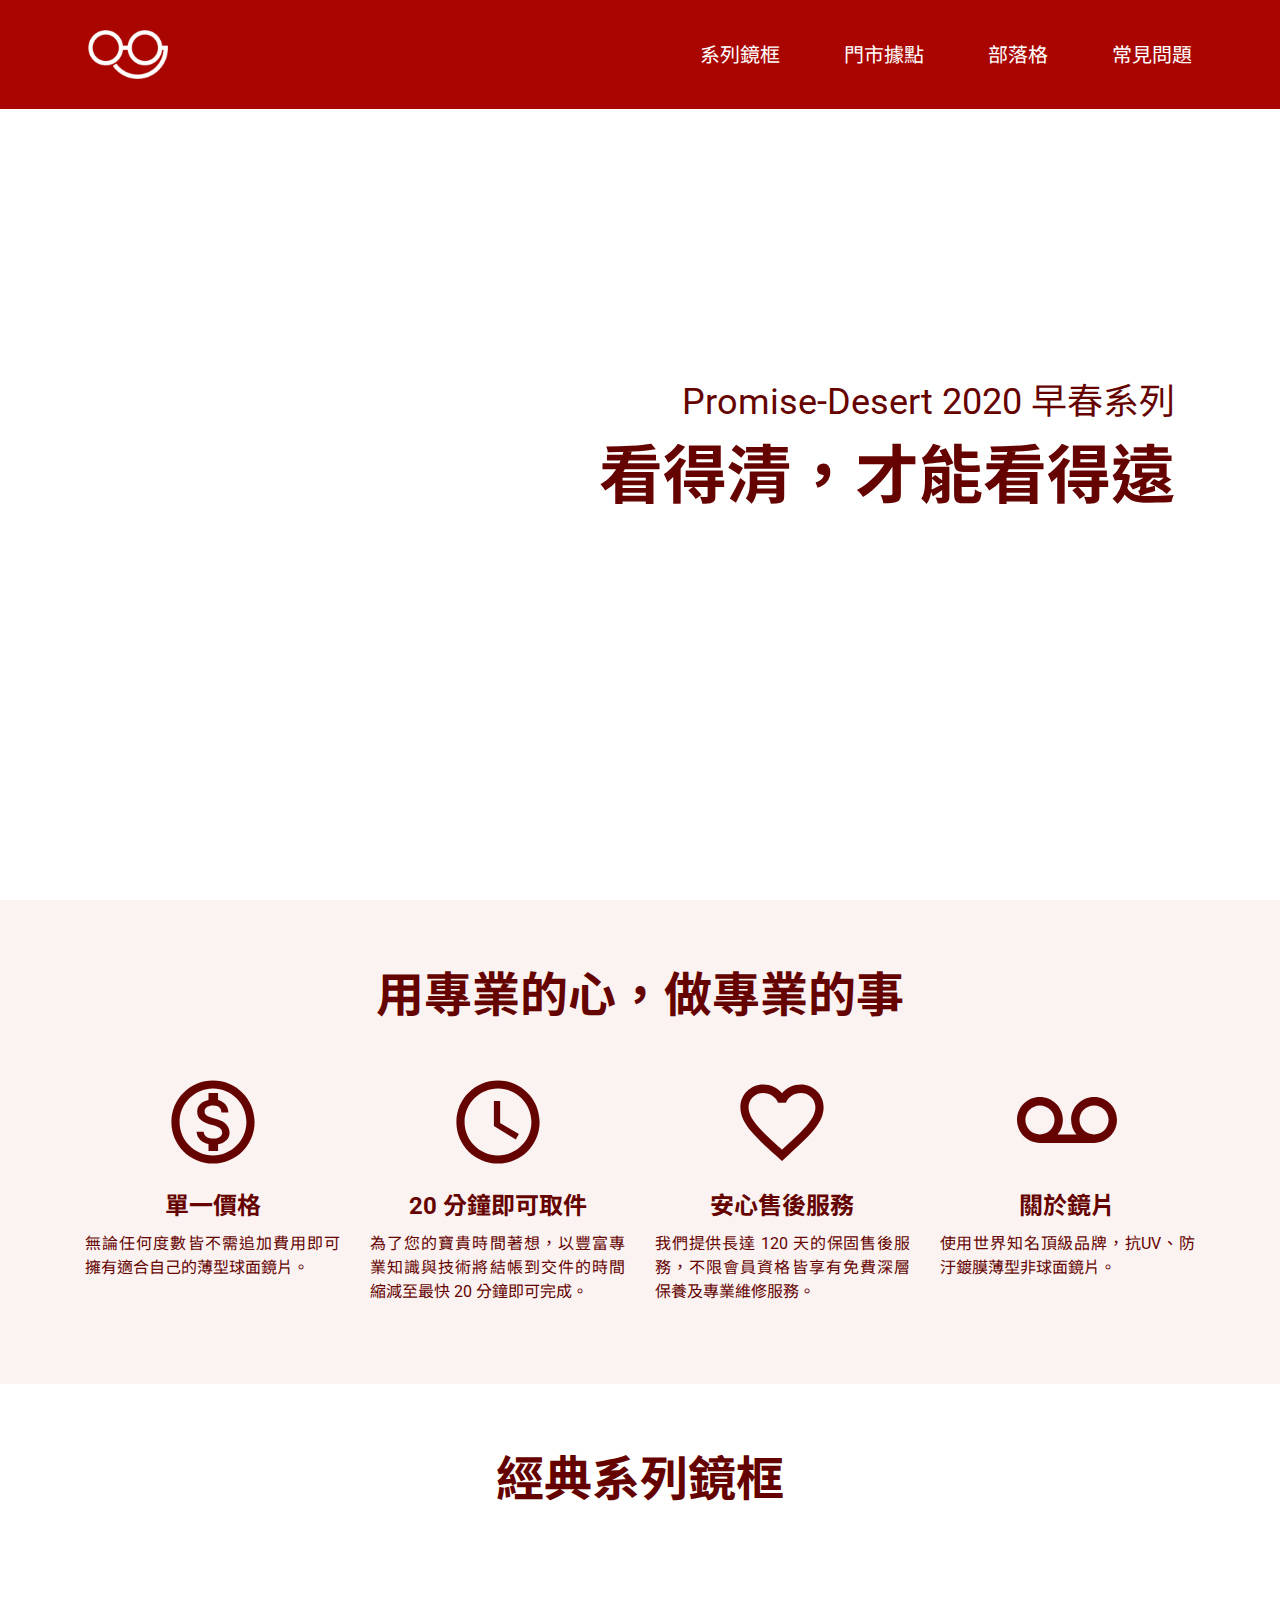
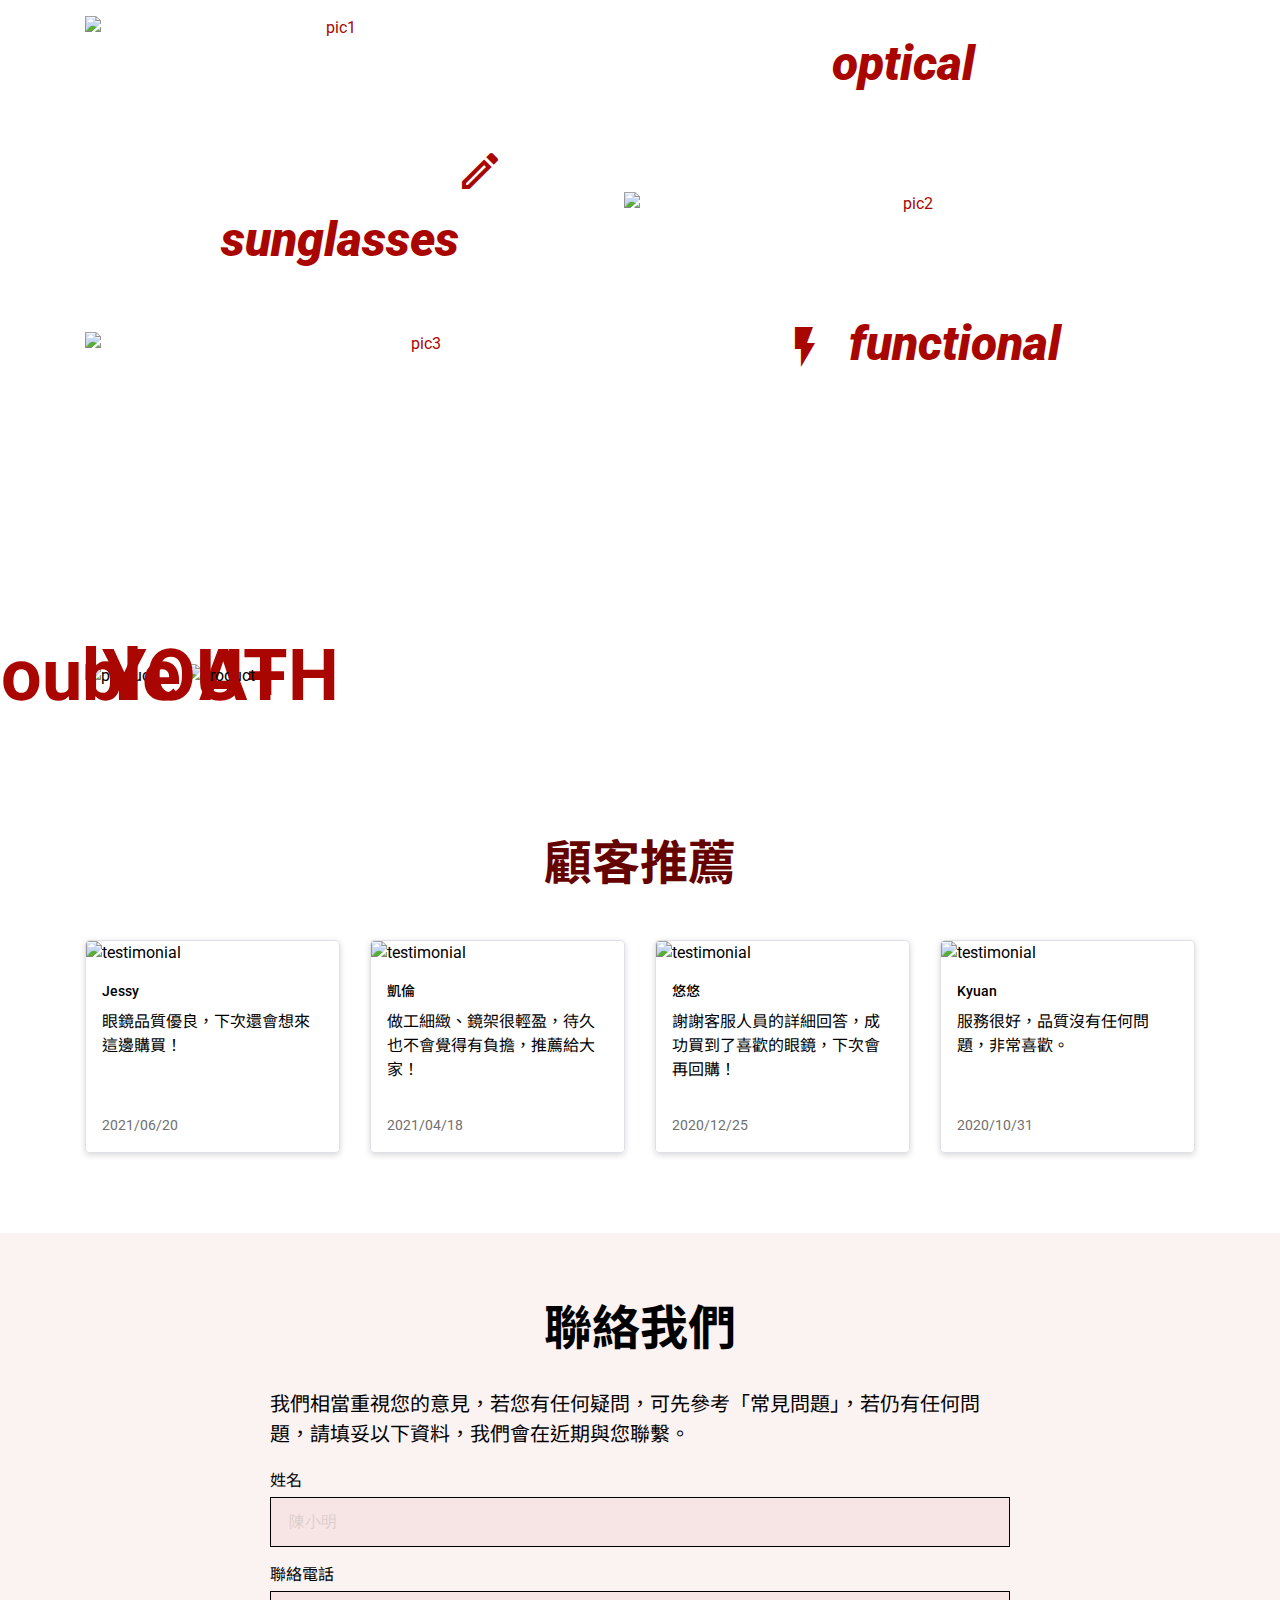
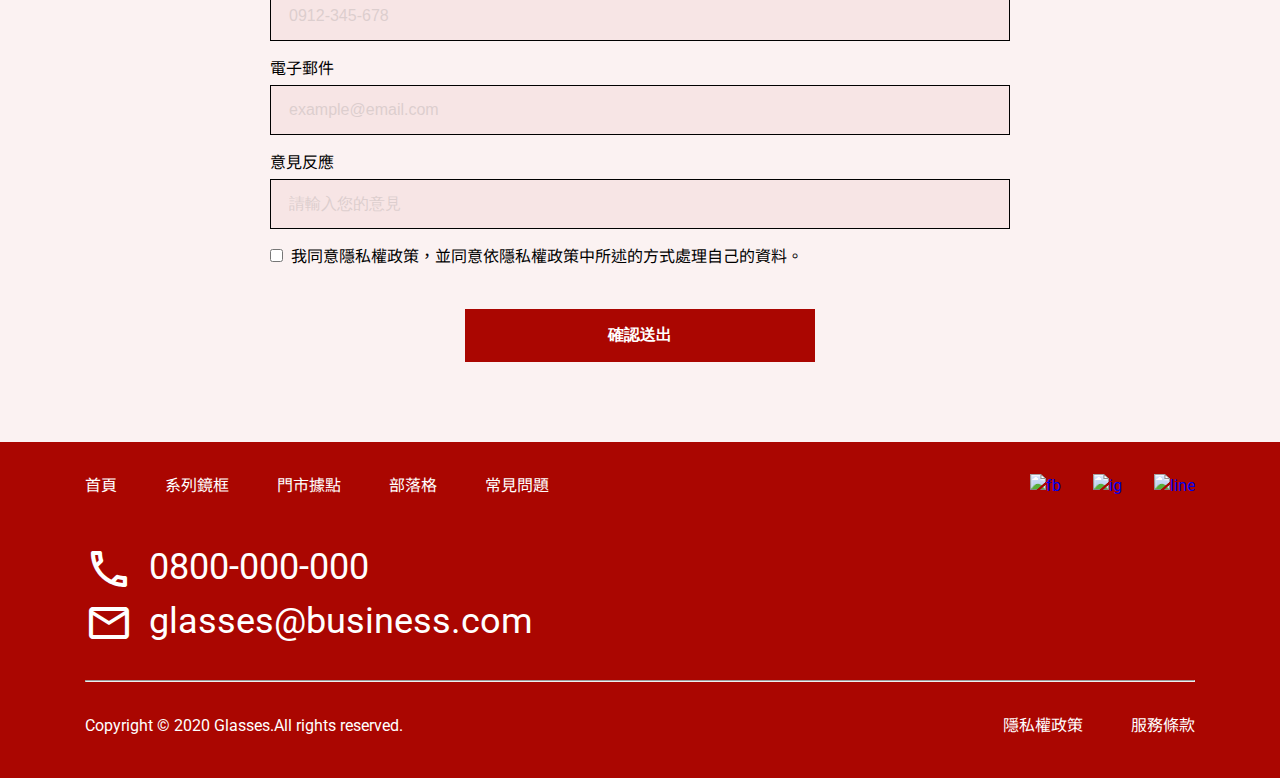
==== commit 5c896bfb: "Update 2021-08-02T07:40:32.016Z" ====
--- a/index.html
+++ b/index.html
@@ -16,13 +16,13 @@
 
 <body>
 
-  <nav class="topNav">
-    <div class="logo"><a href="./index.html">glasses</a></div>
-    <ul class='menu'>
-      <li><a href="./optical.html">系列鏡框</a></li>
-      <li><a href="./location.html">門市據點</a></li>
-      <li><a href="">部落格</a></li>
-      <li><a href="./qa.html">常見問題</a></li>
+  <nav class="navbar">
+    <div class="navbar-logo"><a class="navbar-logo-atag" href="./index.html">glasses</a></div>
+    <ul class='navbar-menu'>
+      <li class="navbar-menu-list"><a class="navbar-menu-atag" href="./optical.html">系列鏡框</a></li>
+      <li class="navbar-menu-list"><a class="navbar-menu-atag" href="./location.html">門市據點</a></li>
+      <li class="navbar-menu-list"><a class="navbar-menu-atag" href="">部落格</a></li>
+      <li class="navbar-menu-list"><a class="navbar-menu-atag" href="./qa.html">常見問題</a></li>
     </ul>
   </nav>
 
--- a/assets/style/all.css
+++ b/assets/style/all.css
@@ -58,19 +58,23 @@
   -webkit-box-sizing: border-box;
           box-sizing: border-box; }
 
-.topNav {
-  background-color: #AA0601;
-  padding: 30px 88px;
+.navbar {
+  width: 100%;
+  position: absolute;
+  top: 0;
+  left: 0;
+  background: #AA0601;
   display: -webkit-box;
   display: -ms-flexbox;
   display: flex;
+  padding: 30px 88px;
+  -webkit-box-align: center;
+      -ms-flex-align: center;
+          align-items: center;
   -webkit-box-pack: justify;
       -ms-flex-pack: justify;
-          justify-content: space-between;
-  -webkit-box-align: center;
-      -ms-flex-align: center;
-          align-items: center; }
-  .topNav .logo a {
+          justify-content: space-between; }
+  .navbar-logo-atag {
     background-image: url("../images/UI-Kit/logo-new_工作區域 1.png");
     width: 80px;
     height: 49px;
@@ -79,46 +83,57 @@
     text-indent: 101%;
     overflow: hidden;
     white-space: nowrap; }
-  .topNav .menu {
+  .navbar-menu {
     display: -webkit-box;
     display: -ms-flexbox;
     display: flex;
-    font-family: Noto Sans TC;
     font-size: 20px; }
-    .topNav .menu a {
-      display: block;
-      color: #fff;
-      padding-left: 64px; }
+  .navbar-menu-atag {
+    display: block;
+    color: #fff;
+    padding-left: 64px; }
+    .navbar-menu-atag:hover {
+      color: #650300; }
 
 @media (max-width: 992px) {
-  .topNav {
+  .navbar {
     padding: 30px 39px; }
-    .topNav .menu a {
+    .navbar-menu-atag {
       padding-left: 40px; } }
 
 @media (max-width: 767px) {
-  .topNav {
+  .navbar {
     -webkit-box-orient: vertical;
     -webkit-box-direction: normal;
         -ms-flex-direction: column;
             flex-direction: column;
     padding: 0 0; }
-    .topNav .logo a {
-      padding: 10px 0;
-      margin: 10px 0;
-      display: block; }
-    .topNav .menu {
+    .navbar-logo {
+      width: 100%;
+      border-bottom: 1px solid #fff;
+      display: -webkit-box;
+      display: -ms-flexbox;
+      display: flex;
+      -webkit-box-pack: center;
+          -ms-flex-pack: center;
+              justify-content: center;
+      padding: 10px 0; }
+    .navbar-logo-atag {
+      width: 48px;
+      height: 29.14px; }
+    .navbar-menu {
       -ms-flex-wrap: wrap;
           flex-wrap: wrap;
       width: 100%;
       font-size: 16px; }
-      .topNav .menu li {
+      .navbar-menu-list {
+        width: 50%;
         width: 50%;
         border: 1px solid #fff;
-        margin-top: -1px; }
-        .topNav .menu li a {
-          padding: 8px 0;
-          text-align: center; } }
+        margin-top: -1px;
+        text-align: center; }
+      .navbar-menu-atag {
+        padding: 8px 0; } }
 
 .footer {
   padding-top: 32px;
@@ -303,13 +318,14 @@
   background-image: url("https://raw.githubusercontent.com/hexschool/webLayoutTraining1st/master/week3/banner.png");
   background-position: center center;
   background-size: cover;
-  height: 100vh;
+  min-height: 100vh;
   display: -webkit-box;
   display: -ms-flexbox;
   display: flex;
   -webkit-box-align: center;
       -ms-flex-align: center;
-          align-items: center; }
+          align-items: center;
+  background-attachment: fixed; }
   .hero .hero-content {
     color: #650300;
     text-align: right;
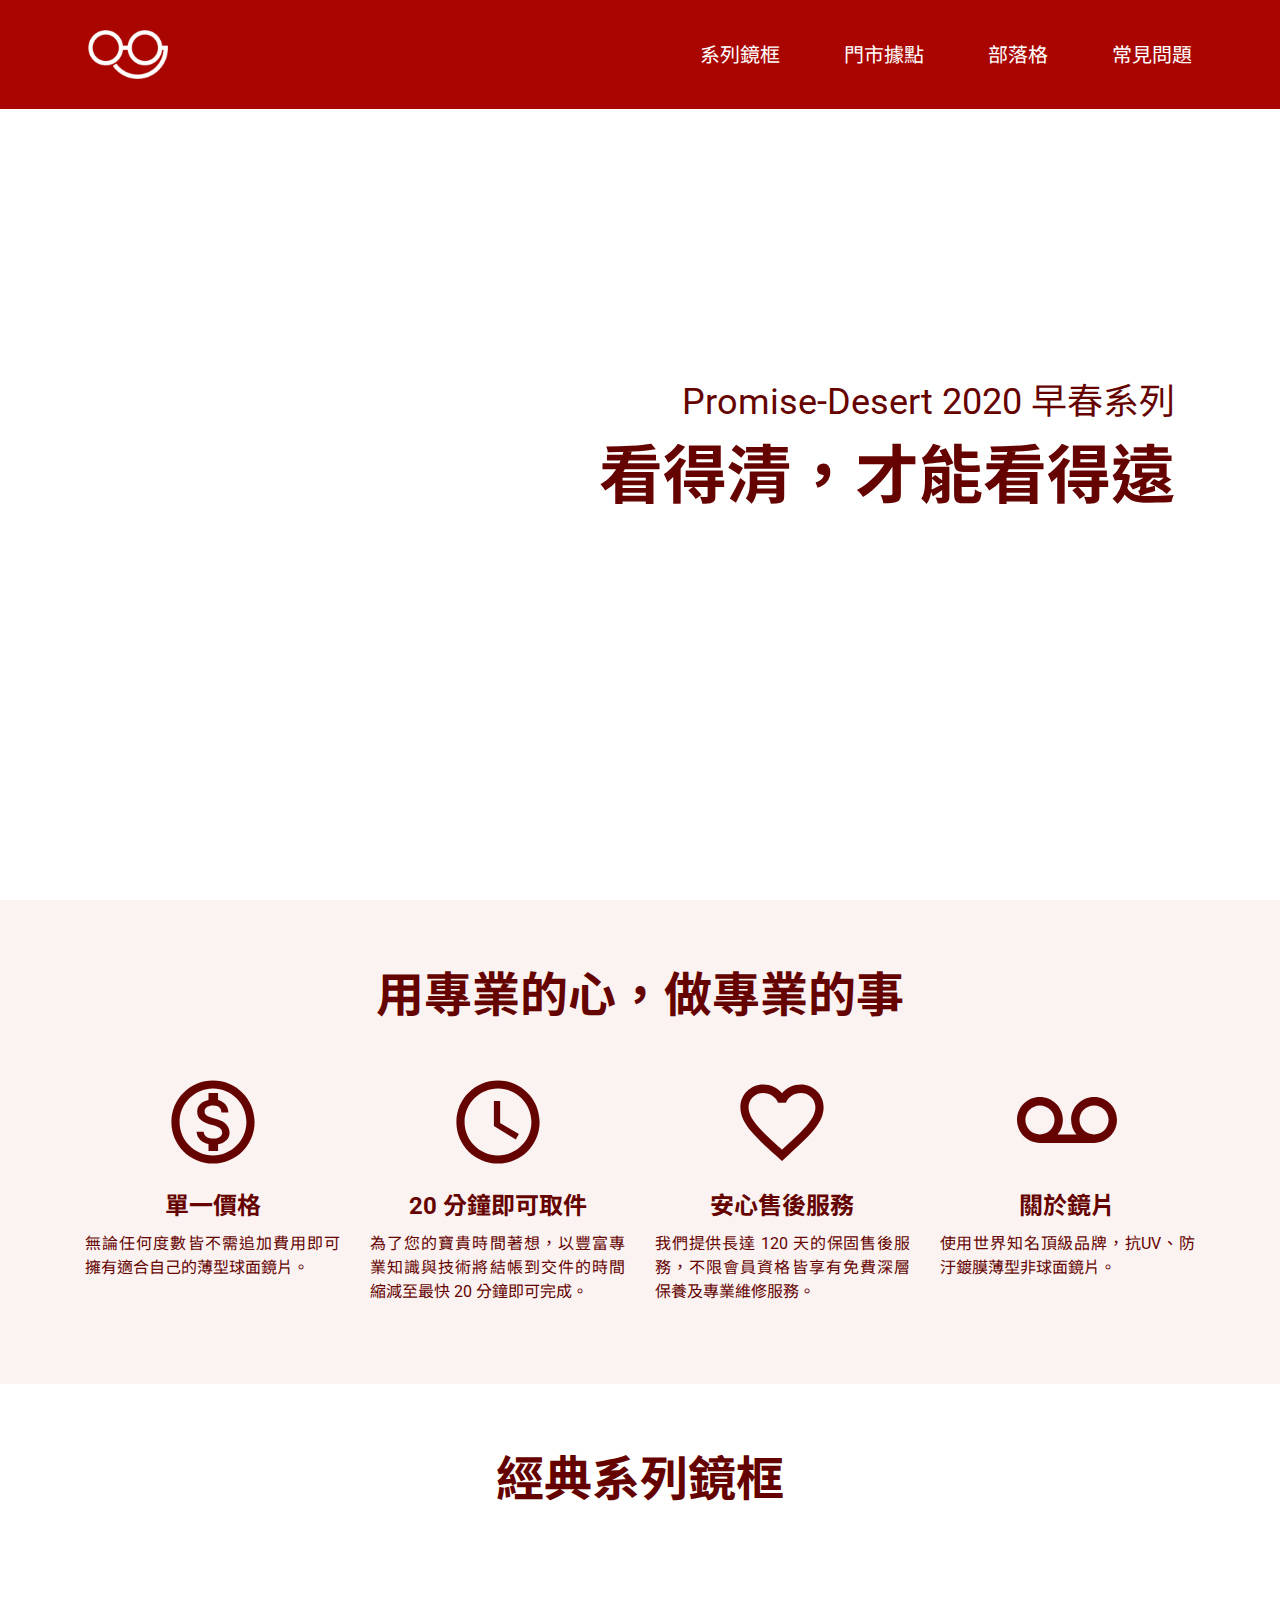
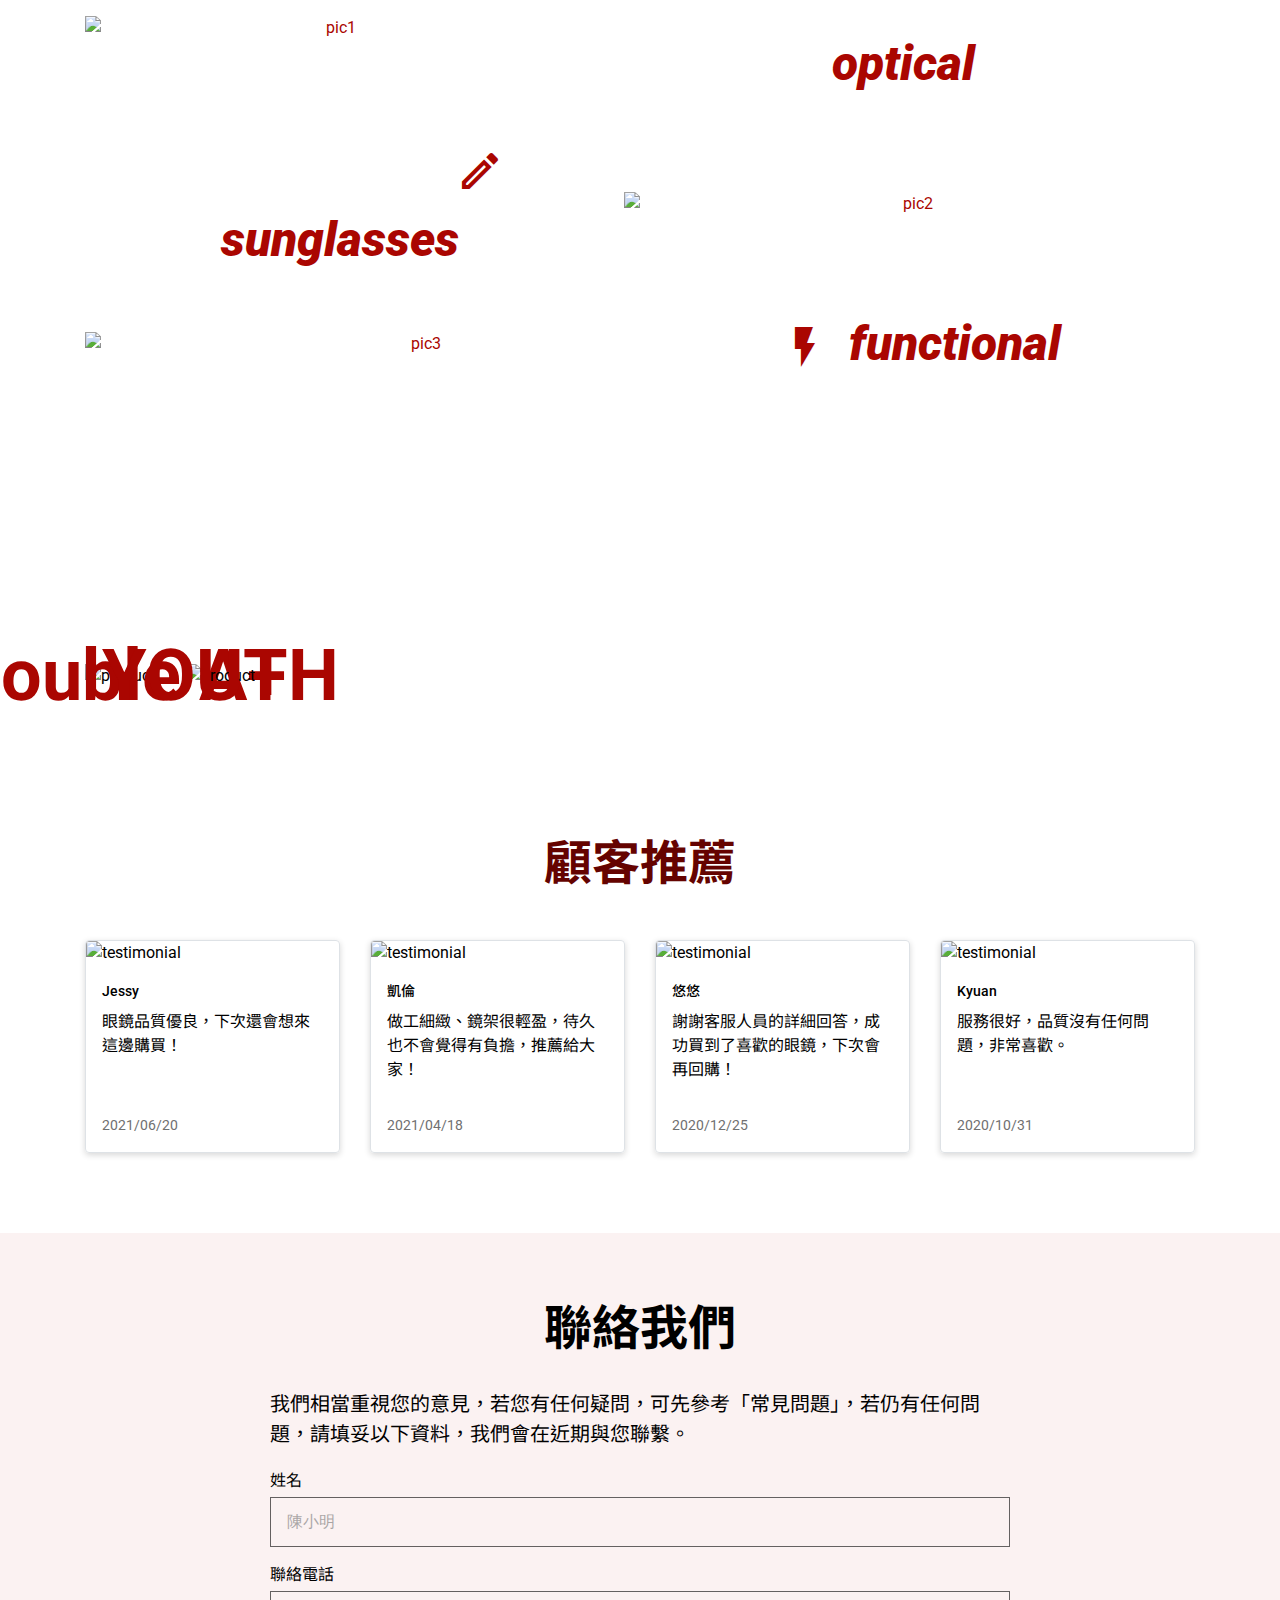
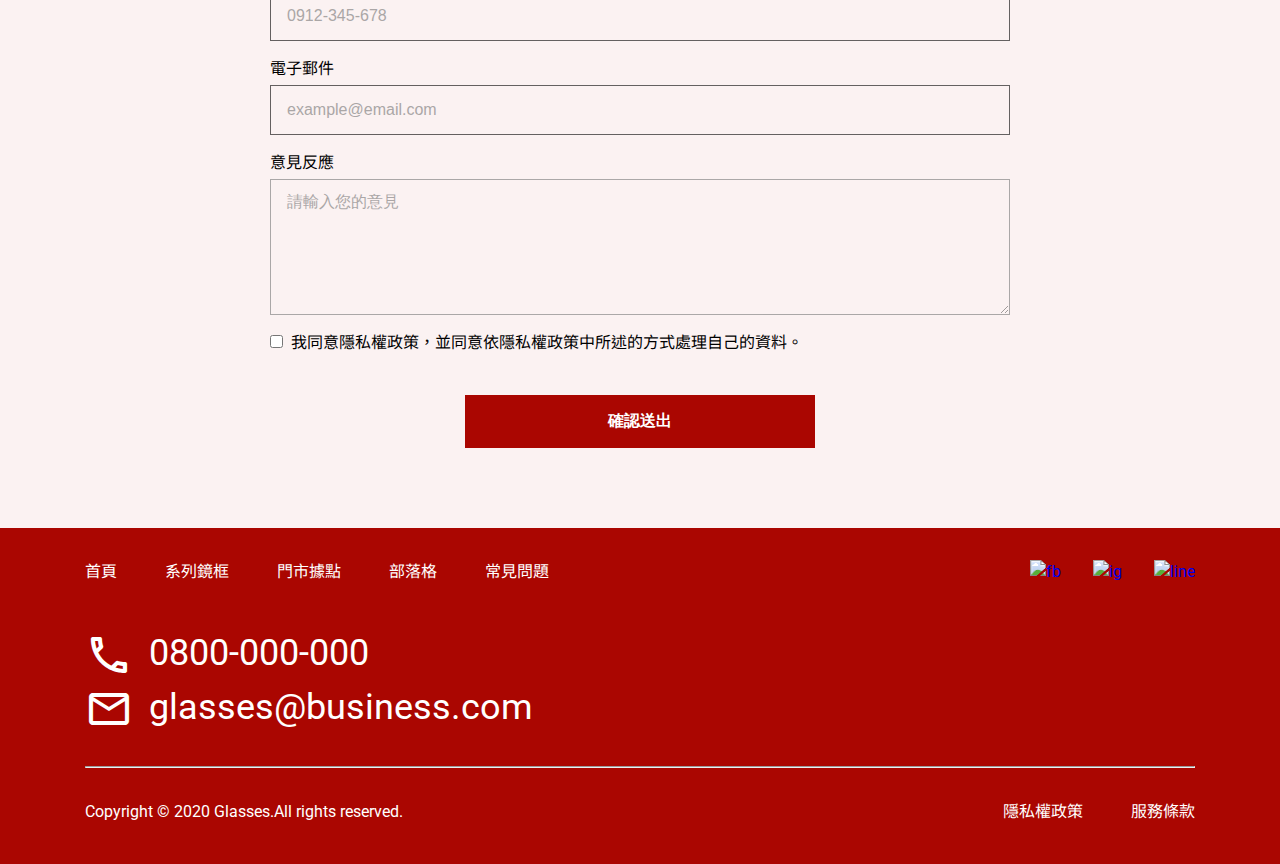
==== commit af16f51a: "Update 2021-08-02T13:32:15.227Z" ====
--- a/index.html
+++ b/index.html
@@ -187,7 +187,8 @@
                        </div>
                     <div class="contact-form-group">
                         <label class="label" for="feedback">意見反應</label>
-                        <input class="input" type="text" id="feedback" placeholder="請輸入您的意見" name="feedback">
+                        <!-- <input class="input" type="text" id="feedback" placeholder="請輸入您的意見" name="feedback"> -->
+                        <textarea name="userfeedback" id="feedback" placeholder="請輸入您的意見" class="textarea" cols="30" rows="10"></textarea>
                        </div>
                     <div class="contact-form-group checkbox">
                         <input class="input-check" type="checkbox" id="check" value="check" name="check">
--- a/assets/style/all.css
+++ b/assets/style/all.css
@@ -47,6 +47,14 @@
   border-collapse: collapse;
   border-spacing: 0; }
 
+*, *::before, *::after {
+  -webkit-box-sizing: border-box;
+          box-sizing: border-box; }
+
+body {
+  font-family: 'Roboto', 'Noto Sans TC', sans-serif;
+  line-height: 1.5; }
+
 a {
   text-decoration: none; }
 
@@ -54,9 +62,39 @@
   max-width: 100%;
   height: auto; }
 
-*, *::before, *::after {
-  -webkit-box-sizing: border-box;
-          box-sizing: border-box; }
+.container {
+  max-width: 1140px;
+  margin: 0 auto;
+  padding: 0 15px; }
+  @media (max-width: 992px) {
+    .container {
+      max-width: 992px; } }
+  @media (max-width: 767px) {
+    .container {
+      max-width: 767px; } }
+
+.main {
+  margin-top: 109px; }
+
+.flex-row-reverse {
+  -webkit-box-orient: horizontal;
+  -webkit-box-direction: reverse;
+      -ms-flex-direction: row-reverse;
+          flex-direction: row-reverse; }
+
+.flex-align-items {
+  -webkit-box-align: start;
+      -ms-flex-align: start;
+          align-items: flex-start; }
+
+.mr-3 {
+  margin-right: 30px; }
+
+.ml-3 {
+  margin-left: 30px; }
+
+.mb-1 {
+  margin-bottom: 8px; }
 
 .navbar {
   width: 100%;
@@ -274,45 +312,6 @@
     display: block; }
   .copyright-aTag {
     padding-left: 0px; } }
-
-body {
-  font-family: 'Roboto', 'Noto Sans TC', sans-serif;
-  line-height: 1.5; }
-
-.h5 {
-  font-weight: normal;
-  font-size: 20px; }
-
-.container {
-  max-width: 1140px;
-  margin: 0 auto;
-  padding: 0 15px; }
-  @media (max-width: 992px) {
-    .container {
-      max-width: 992px; } }
-  @media (max-width: 767px) {
-    .container {
-      max-width: 767px; } }
-
-.flex-row-reverse {
-  -webkit-box-orient: horizontal;
-  -webkit-box-direction: reverse;
-      -ms-flex-direction: row-reverse;
-          flex-direction: row-reverse; }
-
-.flex-align-items {
-  -webkit-box-align: start;
-      -ms-flex-align: start;
-          align-items: flex-start; }
-
-.mr-3 {
-  margin-right: 30px; }
-
-.ml-3 {
-  margin-left: 30px; }
-
-.mb-1 {
-  margin-bottom: 8px; }
 
 .hero {
   background-image: url("https://raw.githubusercontent.com/hexschool/webLayoutTraining1st/master/week3/banner.png");
@@ -666,25 +665,21 @@
     text-align: left;
     margin-bottom: 16px;
     height: 50px;
-    background-color: #AA06010D;
+    background-color: transparent;
     border: 1px solid #000;
     font-weight: 400;
-    font-size: 16px; }
-  .contact input::-webkit-input-placeholder {
-    opacity: 20%;
+    font-size: 16px;
+    opacity: 60%;
     padding-left: 16px; }
-  .contact input::-moz-placeholder {
-    opacity: 20%;
-    padding-left: 16px; }
-  .contact input:-ms-input-placeholder {
-    opacity: 20%;
-    padding-left: 16px; }
-  .contact input::-ms-input-placeholder {
-    opacity: 20%;
-    padding-left: 16px; }
-  .contact input::placeholder {
-    opacity: 20%;
-    padding-left: 16px; }
+  .contact .textarea {
+    display: block;
+    width: 100%;
+    margin-bottom: 16px;
+    height: 136px;
+    background-color: transparent;
+    font-size: 16px;
+    opacity: 60%;
+    padding: 12px 0 0 16px; }
   .contact .checkbox {
     display: block;
     -moz-text-align-last: left;
@@ -766,6 +761,10 @@
   -webkit-box-shadow: 0 -8px #AA0601 inset;
           box-shadow: 0 -8px #AA0601 inset; }
 
+.active {
+  -webkit-box-shadow: 0 -8px #AA0601 inset;
+          box-shadow: 0 -8px #AA0601 inset; }
+
 .product-banner {
   min-width: 100vw;
   display: -webkit-box;
@@ -801,6 +800,9 @@
     .productMenu-a-tag span {
       font-size: 16px; }
   .productMenu-a-tag:hover {
+    -webkit-box-shadow: 0 -4px #AA0601 inset;
+            box-shadow: 0 -4px #AA0601 inset; }
+  .active {
     -webkit-box-shadow: 0 -4px #AA0601 inset;
             box-shadow: 0 -4px #AA0601 inset; }
   .banner-left {
@@ -895,6 +897,8 @@
       margin-bottom: 72px; } }
 
 @media (max-width: 767px) {
+  .main {
+    margin-top: 132.13px; }
   .celluloid {
     padding-top: 32px;
     padding-bottom: 56px; }
@@ -956,18 +960,24 @@
   margin-right: 20px; }
 
 .dropdown-select {
-  height: 45px; }
+  font-size: 20px;
+  height: 45px;
+  width: 324px;
+  padding: 8px 12px 12px 16px; }
 
 .locationMenu {
   display: -webkit-box;
   display: -ms-flexbox;
   display: flex;
   -ms-flex-wrap: wrap;
-      flex-wrap: wrap; }
+      flex-wrap: wrap;
+  margin-right: -15px;
+  margin-left: -15px; }
 
 .locationMenu-list {
-  width: 30.33%;
-  margin-bottom: 32px; }
+  width: 33.33%;
+  margin-bottom: 32px;
+  padding: 0 15px; }
 
 .locationMenu-card {
   border: 1px solid #00000020; }
@@ -1013,7 +1023,7 @@
   .dropdown-label {
     font-size: 16px; }
   .dropdown-select {
-    height: 30px; }
+    height: 36px; }
   .locationMenu {
     -webkit-box-pack: justify;
         -ms-flex-pack: justify;
@@ -1036,6 +1046,8 @@
     padding: 16px 137px; } }
 
 @media (max-width: 767px) {
+  .main {
+    margin-top: 132.13px; }
   .location {
     padding-top: 28px;
     padding-bottom: 40px; }
@@ -1049,7 +1061,8 @@
     font-size: 14px;
     margin-right: 12px; }
   .dropdown-select {
-    height: 30px; }
+    font-size: 14px;
+    padding: 8px 8px 8px 16px; }
   .locationMenu {
     -webkit-box-pack: center;
         -ms-flex-pack: center;
@@ -1110,6 +1123,8 @@
     margin-bottom: 24px; } }
 
 @media (max-width: 767px) {
+  .main {
+    margin-top: 132.13px; }
   .qa {
     padding-top: 28px;
     padding-bottom: 36px; }
